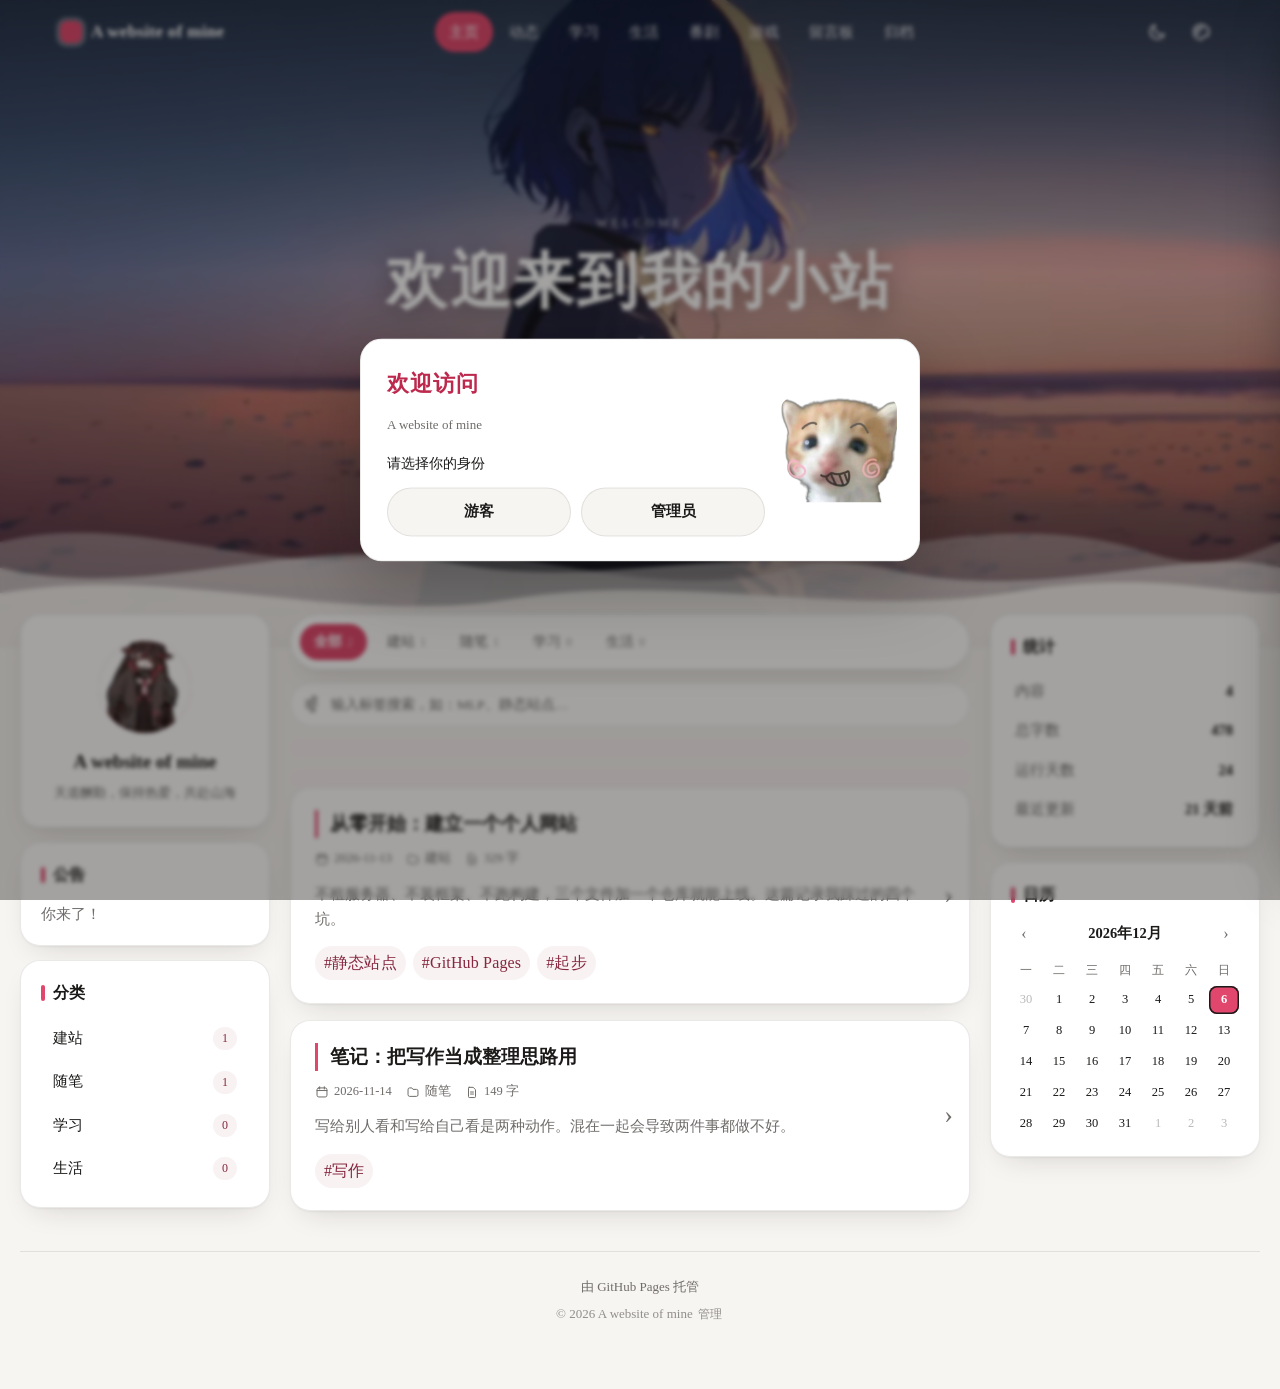
==== index.html @ 92aead10 "Add files via upload" ====
<!DOCTYPE html>
<html lang="zh-CN" data-theme="light" data-font="xingkai" data-texture="feather">
<head>
  <meta charset="UTF-8">
  <meta name="viewport" content="width=device-width, initial-scale=1">
  <title>我的小站</title>
  <meta name="description" content="记录、收藏，和一些喜欢的东西。">
  <link rel="stylesheet" href="css/style.css">
</head>
<body class="has-hero" data-view="home">

  <header class="topbar" id="topbar">
    <div class="topbar__inner">
      <a class="brand" href="#home">
        <span class="brand__mark" aria-hidden="true"></span>
        <span class="brand__name" id="brandName">我的小站</span>
      </a>
      <nav class="nav" aria-label="站内导航">
        <a href="#home" data-view="home">主页</a>
        <a href="#moments" data-view="moments">动态</a>
        <a href="#study" data-view="study">学习</a>
        <a href="#life" data-view="life">生活</a>
        <a href="#anime" data-view="anime">番剧</a>
        <a href="#game" data-view="game">游戏</a>
        <a href="#board" data-view="board">留言板</a>
        <a href="#" id="navArchive">归档</a>
      </nav>
      <div class="topbar__actions">
        <button class="iconbtn" id="themeBtn" type="button" aria-label="切换深浅色"></button>
        <button class="iconbtn" id="panelBtn" type="button" aria-label="主页主题设置" aria-expanded="false"></button>
      </div>
    </div>
  </header>

  <section class="hero">
    <!-- 首屏背景轮播：内容由 js/home.js 根据 posts.js 里的 SCENES 自动生成。
         要换图 = 改 posts.js 的 SCENES（可以放任意多张），不用动这里。 -->
    <div class="hero__slides" id="heroSlides" aria-hidden="true"></div>
    <div class="hero__veil" aria-hidden="true"></div>
    <div class="hero__inner">
      <p class="hero__eyebrow" id="heroEyebrow">WELCOME</p>
      <h1 class="hero__title" id="heroTitle">欢迎来到我的小站</h1>
      <p class="hero__sub"><span id="typed"></span><i class="caret" aria-hidden="true"></i></p>
    </div>
    <!-- 深色首屏与白色内容区的交界：三层同形波浪，横向无缝循环流动。
         关键：viewBox 宽 2400（= 视口宽的 2 倍），图形在 0~1200 内画完整一段，
             再把这一段复制平移到 1200~2400，于是首尾天然吻合；
             SVG 元素本身宽度只有 100%，靠 translate3d 走 -50%（正好一个周期）
             回到起点，因此永远看不到"闪现"。 -->
    <div class="hero__wave" aria-hidden="true">
      <!-- 每条 path：0~1200 画一段完整波形，然后把每个坐标 +1200 原样复制一遍，
           于是 0 和 2400 处的高度相同、形状连续，动画走 -50% 时首尾完美衔接 -->
      <svg class="wave wave--far" viewBox="0 0 2400 120" preserveAspectRatio="none">
        <path d="M0,44 C120,20 240,68 360,54 C480,40 600,86 720,66 C840,46 960,22 1080,52 C1140,66 1170,52 1200,44
                 C1320,20 1440,68 1560,54 C1680,40 1800,86 1920,66 C2040,46 2160,22 2280,52 C2340,66 2370,52 2400,44 L2400,120 L0,120 Z"/>
      </svg>
      <svg class="wave wave--mid" viewBox="0 0 2400 120" preserveAspectRatio="none">
        <path d="M0,62 C140,88 280,36 420,58 C560,80 700,40 840,64 C980,88 1120,44 1200,62
                 C1340,88 1480,36 1620,58 C1760,80 1900,40 2040,64 C2180,88 2320,44 2400,62 L2400,120 L0,120 Z"/>
      </svg>
      <svg class="wave wave--front" viewBox="0 0 2400 120" preserveAspectRatio="none">
        <path d="M0,80 C160,58 320,104 480,84 C640,64 800,100 960,78 C1080,64 1140,80 1200,80
                 C1360,58 1520,104 1680,84 C1840,64 2000,100 2160,78 C2280,64 2340,80 2400,80 L2400,120 L0,120 Z"/>
      </svg>
    </div>
  </section>

  <main class="wrap">
    <div class="layout">

      <!-- 左侧栏 -->
      <aside class="aside aside--left">
        <div class="card profile">
          <span class="profile__ava">
            <img src="images/avatar.jpg" alt="" onerror="this.remove()">
            <i id="avaLetter">Hi</i>
          </span>
          <b class="profile__name" id="sideName">我的小站</b>
          <p class="profile__motto" id="sideMotto"></p>
        </div>

        <div class="card">
          <div class="card__title">公告
            <button type="button" class="mini-btn admin-only" id="noticeEdit">编辑</button>
          </div>
          <p class="notice" id="noticeText"></p>
        </div>

        <div class="card">
          <div class="card__title">分类</div>
          <div class="catlist" id="catList"></div>
        </div>
      </aside>

      <!-- 中间内容 -->
      <div class="content">

        <section class="view" data-view="home">
          <nav class="pills" id="pills" aria-label="按分类筛选"></nav>
          <div class="tagbar">
            <span class="tagbar__ico" aria-hidden="true">
              <svg viewBox="0 0 20 20" fill="none" stroke="currentColor" stroke-width="1.6" stroke-linecap="round">
                <path d="M2.5 6.2h9.4a2.6 2.6 0 1 0-2.6-2.6"/>
                <path d="M2.5 10h13"/>
                <path d="M2.5 13.8h7.6a2.6 2.6 0 1 1-2.6 2.6"/>
              </svg>
            </span>
            <input id="tagSearch" list="tagList" placeholder="输入标签搜索，如：MLP、静态站点…" autocomplete="off">
            <datalist id="tagList"></datalist>
          </div>
          <div class="tagbanner" id="tagBanner" hidden></div>
          <div class="tagbanner" id="dateBanner" hidden></div>
          <div class="posts" id="posts" data-layout="list"></div>
        </section>

        <section class="view card viewcard" data-view="moments" hidden>
          <div class="card__title viewcard__head">动态
            <span class="viewcard__desc">随手记录的碎片</span>
            <button type="button" class="mini-btn admin-only" id="momentAdd">＋ 发布动态</button>
          </div>
          <div id="momentsBox"></div>
        </section>

        <section class="view" data-view="study" hidden>
          <div class="posts" data-list="study"></div>
        </section>

        <section class="view" data-view="life" hidden>
          <div class="posts" data-list="life"></div>
        </section>

        <section class="view card viewcard" data-view="anime" hidden>
          <div class="card__title viewcard__head">番剧
            <span class="viewcard__desc">我的追番清单</span>
          </div>
          <div class="mgrid" id="animeGrid"></div>
        </section>

        <section class="view card viewcard" data-view="game" hidden>
          <div class="card__title viewcard__head">游戏
            <span class="viewcard__desc">玩过的和想玩的</span>
          </div>
          <div class="mgrid" id="gameGrid"></div>
        </section>

        <section class="view card viewcard" data-view="board" hidden>
          <div class="card__title viewcard__head">留言板
            <span class="viewcard__desc">留下你的脚印</span>
          </div>
          <div id="boardBox"></div>
        </section>

      </div>

      <!-- 右侧栏 -->
      <aside class="aside aside--right">
        <div class="card">
          <div class="card__title">统计</div>
          <div class="stats">
            <div class="statrow"><span>内容</span><b id="statPosts">0</b></div>
            <div class="statrow"><span>总字数</span><b id="statWords">0</b></div>
            <div class="statrow"><span>运行天数</span><b id="statDays">0</b></div>
            <div class="statrow"><span>最近更新</span><b id="statUpdate">—</b></div>
          </div>
        </div>

        <div class="card">
          <div class="card__title">日历</div>
          <div class="cal">
            <div class="cal__head">
              <button type="button" class="cal__nav" id="calPrev" aria-label="上个月">‹</button>
              <b id="calTitle"></b>
              <button type="button" class="cal__nav" id="calNext" aria-label="下个月">›</button>
            </div>
            <div class="cal__grid" id="calGrid"></div>
          </div>
        </div>
      </aside>

    </div>

    <footer class="foot">
      <p id="footText"></p>
      <p class="foot__dim">
        © <span id="year"></span> <span id="footName"></span>
        <span id="footExtra"></span>
      </p>
    </footer>
  </main>

  <script src="js/posts.js"></script>
  <script src="js/theme.js"></script>
  <script src="js/admin.js"></script>
  <script src="js/editor.js"></script>
  <script src="js/cats.js"></script>
  <script src="js/home.js"></script>
  <script src="js/media.js"></script>
  <script src="js/moments.js"></script>
  <script src="js/board.js"></script>
  <script src="js/gate.js"></script>
  <script>
    // 留言板挂载：加一层保护，避免某个 js 没加载成功时整页后续脚本都停掉
    if (window.BlogBoard) {
      BlogBoard.mount(document.getElementById("boardBox"), "main", "留言板");
    }
  </script>

  <!-- 首屏轮播由 js/home.js 统一控制（图片在 js/posts.js 的 SCENES 里配置），
       不要在 HTML 里再写一份定时器，否则两套会互相抢类名、图片闪一下就没了。 -->

</body>
</html>
---- css/style.css ----
/* =========================================================
   style.css
   想改配色 → 看 :root 和 html[data-theme="dark"]
   想改字体 → 看 html[data-font=...]
   ========================================================= */

/* ---------- 1. 变量与基础 ---------- */
:root {
  --h: 345;
  --s: 72%;
  --l: 58%;
  --accent: hsl(var(--h) var(--s) var(--l));
  --accent-deep: hsl(var(--h) calc(var(--s) - 7%) calc(var(--l) - 13%));
  --accent-wash: hsl(var(--h) calc(var(--s) - 40%) 96%);
  --accent-ink: hsl(var(--h) calc(var(--s) - 17%) calc(var(--l) - 24%));


  --bg: #f7f5f2;
  --bg-elev: #ffffff;
  --text: #1b1a19;
  --text-dim: #6f6c69;
  --line: rgba(20, 15, 10, .09);
  --shadow: 0 1px 2px rgba(30, 20, 10, .05), 0 12px 30px -14px rgba(30, 20, 10, .18);

  --radius: 20px;
  --maxw: 1280px;
  --ease: cubic-bezier(.22, .61, .36, 1);
}

html[data-theme="dark"] {
  --accent: hsl(var(--h) var(--s) calc(var(--l) + 10%));
  --accent-deep: hsl(var(--h) calc(var(--s) - 5%) calc(var(--l) + 18%));
  --accent-wash: hsl(var(--h) calc(var(--s) - 45%) 18%);
  --accent-ink: hsl(var(--h) calc(var(--s) - 10%) calc(var(--l) + 22%));


  --bg: #131211;
  --bg-elev: #1d1c1b;
  --text: #f1efed;
  --text-dim: #a09d9a;
  --line: rgba(255, 255, 255, .1);
  --shadow: 0 1px 2px rgba(0, 0, 0, .5), 0 16px 36px -18px rgba(0, 0, 0, .8);
}

*, *::before, *::after { box-sizing: border-box; }

html { -webkit-text-size-adjust: 100%; scroll-behavior: smooth; }

body {
  margin: 0;
  font-size: 16px;
  line-height: 1.75;
  color: var(--text);
  background: var(--bg);
  overflow-x: hidden;
  transition: background .35s var(--ease), color .35s var(--ease);
}

/* 全站字体：默认行楷，面板里可换 */
html[data-font="xingkai"] body { font-family: "STXingkai", "华文行楷", "Xingkai SC", "KaiTi", "楷体", serif; }
html[data-font="kaiti"]   body { font-family: "KaiTi", "楷体", "Kaiti SC", "STKaiti", serif; }
html[data-font="songti"]  body { font-family: "SimSun", "宋体", "Songti SC", "NSimSun", serif; }
html[data-font="round"]   body { font-family: "YouYuan", "幼圆", "Yuanti SC", "Hiragino Maru Gothic ProN", sans-serif; }

a { color: inherit; text-decoration: none; }
button { font: inherit; color: inherit; border: 0; background: none; cursor: pointer; }
img { max-width: 100%; display: block; }

::selection { background: var(--accent); color: #fff; }

/* 轮播图片  容器填满父级区域 */
.hero__slides {
  position: absolute;
  top: 0;
  left: 0;
  width: 100%;
  height: 100%;
  overflow: hidden;
  z-index: 0; /* 确保图片在最底层 */
}

/* ---------- 2. 背景：点阵 + 飘落羽毛 ---------- */
body::before {
  content: "";
  position: fixed;
  inset: 0;
  z-index: 0;
  pointer-events: none;
}

html[data-texture="none"] body::before { display: none; }

html[data-texture="dots"] body::before {
  background-image: radial-gradient(var(--text) 1.1px, transparent 1.1px);
  background-size: 16px 16px;
  opacity: .07;
}

/* 羽毛：会动。DOM 由 theme.js 生成 */
.fx {
  position: fixed;
  inset: 0;
  z-index: 0;
  overflow: hidden;
  pointer-events: none;
}
html:not([data-texture="feather"]) .fx { display: none; }

.fx .f {
  position: absolute;
  top: -8vh;
  left: var(--x);
  animation: fall var(--dur) linear var(--delay) infinite;
}
.fx .f i {
  display: block;
  width: var(--s);
  height: calc(var(--s) * 1.55);
  background-color: var(--text);
  opacity: var(--o);
  -webkit-mask-size: contain;
  mask-size: contain;
  -webkit-mask-repeat: no-repeat;
  mask-repeat: no-repeat;
  animation: sway var(--sway) ease-in-out var(--sway-delay) infinite alternate;
}
@keyframes fall {
  to { transform: translate3d(var(--dx), 116vh, 0) rotate(300deg); }
}
@keyframes sway {
  from { transform: rotate(-26deg) translateX(-9px); }
  to   { transform: rotate(26deg) translateX(9px); }
}

/* ---------- 3. 顶栏与导航 ---------- */
.topbar {
  position: fixed;
  inset: 0 0 auto 0;
  z-index: 40;
  transition: background .3s var(--ease), box-shadow .3s var(--ease), backdrop-filter .3s;
}

.topbar__inner {
  max-width: 1200px;
  margin: 0 auto;
  padding: 12px 20px;
  display: flex;
  align-items: center;
  justify-content: space-between;
  gap: 14px;
}

.brand {
  display: inline-flex;
  align-items: center;
  gap: 9px;
  font-weight: 700;
  letter-spacing: .02em;
  white-space: nowrap;
}

.brand__mark {
  width: 22px;
  height: 22px;
  border-radius: 7px;
  background: var(--accent);
  box-shadow: 0 0 0 4px hsl(var(--h) 72% 58% / .18);
}

.brand__name { font-size: 17px; }

.nav { display: flex; align-items: center; gap: 2px; }

.nav a {
  padding: 7px 14px;
  border-radius: 999px;
  font-size: 15px;
  opacity: .85;
  white-space: nowrap;
  transition: background .2s, opacity .2s, color .2s;
}

.nav a:hover { background: hsl(var(--h) 60% 50% / .12); opacity: 1; }
.nav a.is-on { background: var(--accent); color: #fff; opacity: 1; }

.topbar__actions { display: flex; align-items: center; gap: 6px; }

.iconbtn {
  width: 38px;
  height: 38px;
  display: inline-grid;
  place-items: center;
  border-radius: 50%;
  color: inherit;
  transition: background .2s, transform .2s;
}

.iconbtn:hover { background: hsl(var(--h) 60% 50% / .14); transform: scale(1.06); }
.iconbtn svg { width: 20px; height: 20px; display: block; }

.has-hero .topbar { color: #fff; }
.has-hero .topbar .brand__mark { box-shadow: 0 0 0 4px rgba(255, 255, 255, .28); }
.has-hero .topbar.is-stuck,
.page--post .topbar {
  color: var(--text);
  background: var(--bg);
  background: color-mix(in srgb, var(--bg) 82%, transparent);
  backdrop-filter: saturate(160%) blur(14px);
  -webkit-backdrop-filter: saturate(160%) blur(14px);
  box-shadow: 0 1px 0 var(--line);
}

/* ---------- 4. 首屏横幅 ---------- */
.hero {
  position: relative;
  z-index: 1;
  min-height: 72vh;
  display: grid;
  place-items: center;
  overflow: hidden;
  isolation: isolate;
  transition: min-height .45s var(--ease);
}

/* 非主页区块：横幅收窄 */
body:not([data-view="home"]) .hero { min-height: 40vh; }

.hero__slides { position: absolute; inset: 0; z-index: -3; }

.hero__slide {
  position: absolute;
  inset: 0;
  opacity: 0;
  /* 只做淡入淡出：不加缩放/位移，画面保持静止 */
  transition: opacity 1.6s var(--ease);
}

.hero__slide.is-active {
  opacity: 1;
}

.scene--dusk {
  background:
    radial-gradient(46% 36% at 22% 20%, rgba(150, 172, 88, .9) 0%, transparent 60%),
    radial-gradient(38% 28% at 78% 24%, rgba(232, 174, 72, .95) 0%, transparent 64%),
    radial-gradient(66% 52% at 50% 96%, rgba(152, 70, 28, .85) 0%, transparent 72%),
    linear-gradient(180deg, #241a10 0%, #7a5222 46%, #cd913e 100%);
}

.scene--night {
  background:
    radial-gradient(30% 24% at 34% 18%, rgba(120, 216, 255, .55) 0%, transparent 62%),
    radial-gradient(24% 18% at 66% 32%, rgba(178, 140, 255, .45) 0%, transparent 66%),
    repeating-linear-gradient(102deg, rgba(160, 220, 255, .16) 0 1px, transparent 1px 46px),
    linear-gradient(180deg, #05071a 0%, #101a3c 52%, #1c2148 100%);
}

.scene--ember {
  background:
    radial-gradient(32% 26% at 51% 76%, rgba(255, 170, 70, .95) 0%, rgba(255, 92, 26, .5) 38%, transparent 70%),
    radial-gradient(60% 40% at 50% 100%, rgba(255, 120, 40, .3) 0%, transparent 72%),
    linear-gradient(180deg, #0b0d10 0%, #191a1e 58%, #2b2118 100%);
}

/* 自己的图片：放 images/banner.jpg，然后在 posts.js 里写 look:"photo" */
.scene--photo {
  background:
    url("../images/banner.jpg") center / cover no-repeat,
    linear-gradient(180deg, #10131c 0%, #1d2246 100%);
}

/* =========================================================
   首屏背景轮播：图片配置在 posts.js 的 SCENES 里
   （{ src: "images/bg1.jpg", sub: "文案" }），可放任意多张
   ========================================================= */
/* 图片屏：纯淡入淡出，图片本身固定不动（不缩放、不位移） */
.hero__slide--img {
  display: block;
  transform: none;
}

.hero__slide--img img {
  width: 100%;
  height: 100%;
  display: block;
  object-fit: cover;
  object-position: center;
  transform: none;
  animation: none;
}

.hero__veil {
  position: absolute;
  inset: 0;
  z-index: -2;
  /* 上下都压暗一些：浅色图片（如水墨风）上白色标题才看得清 */
  background: linear-gradient(180deg, rgba(0, 0, 0, .52) 0%, rgba(0, 0, 0, .12) 42%, rgba(0, 0, 0, .58) 100%);
}

.hero__veil::after {
  content: "";
  position: absolute;
  inset: 0;
  opacity: .18;
  mix-blend-mode: overlay;
  background-image: url("data:image/svg+xml,%3Csvg xmlns='http://www.w3.org/2000/svg' width='120' height='120'%3E%3Cfilter id='n'%3E%3CfeTurbulence type='fractalNoise' baseFrequency='.85' numOctaves='3'/%3E%3C/filter%3E%3Crect width='120' height='120' filter='url(%23n)'/%3E%3C/svg%3E");
}

.hero__inner {
  position: relative;
  z-index: 2;
  max-width: 900px;
  padding: 0 24px 70px;
  text-align: center;
  color: #fff;
}

.hero__eyebrow {
  margin: 0 0 12px;
  font-size: 12px;
  letter-spacing: .32em;
  text-transform: uppercase;
  opacity: .78;
}

.hero__title {
  margin: 0;
  font-size: clamp(2rem, 6.6vw, 3.8rem);
  line-height: 1.2;
  font-weight: 700;
  letter-spacing: .04em;
  text-shadow: 0 2px 30px rgba(0, 0, 0, .45);
}

.hero__sub {
  margin: 14px 0 0;
  min-height: 1.8em;
  font-size: clamp(.95rem, 2.6vw, 1.12rem);
  color: rgba(255, 255, 255, .92);
  text-shadow: 0 1px 18px rgba(0, 0, 0, .5);
}

.caret {
  display: inline-block;
  width: 2px;
  height: 1.05em;
  margin-left: 2px;
  vertical-align: -.14em;
  background: currentColor;
  animation: blink 1.05s steps(1) infinite;
}

@keyframes blink { 0%, 50% { opacity: 1; } 50.01%, 100% { opacity: 0; } }

/* 波浪分隔 */
.hero__wave {
  /* 到底部留 -2px：盖住 hero 与内容区之间的亚像素缝隙，避免露出一条细线 */
  position: absolute;
  inset: auto 0 -2px;
  z-index: 3;
  height: 170px;
  line-height: 0;
  pointer-events: none;
  /* 三层互相叠加时按各自透明度混合，不额外做隔离 */
  isolation: isolate;
}

/* 每层波浪一条 SVG：
   元素宽 200%，viewBox 2400 里画了「两段」相同的波形（各占 1200），
   拉伸后每段正好等于一个视口宽 → translate3d(-50%) 移动的距离
   恰好是一个波形周期，且元素始终覆盖整个屏幕 → 首尾无缝衔接。
   height 就是起伏幅度，想更夸张就调大。 */
.hero__wave .wave {
  position: absolute;
  bottom: 0;
  left: 0;
  width: 200%;
  height: 170px;
  display: block;
  will-change: transform;
}

/* 三层颜色统一用内容区底色（--bg），
   透明度：最上面一层最低 → 越往下越高，叠起来就是由深到浅的层次 */
.wave path {
  transition: fill .35s var(--ease);
  fill: var(--bg);
}

/* 最上层：透明度最低，颜色最"透"，能看到下面的首屏画面 */
.wave--far {
  opacity: .34;
  animation: wave-drift 30s linear infinite;
}

/* 中间层 */
.wave--mid {
  opacity: .55;
  animation: wave-drift 21s linear infinite reverse;
}

/* 最下层（紧挨内容区）：透明度最高，和内容区几乎连成一片 */
.wave--front {
  opacity: .88;
  animation: wave-drift 14s linear infinite;
}

@keyframes wave-drift {
  from { transform: translate3d(0, 0, 0); }
  to   { transform: translate3d(-50%, 0, 0); }
}

@media (max-width: 900px) {
  .hero__wave { height: 110px; }
  .hero__wave .wave { height: 110px; }
}

@media (prefers-reduced-motion: reduce) {
  .hero__wave .wave { animation: none; }
}

/* ---------- 5. 三栏布局 ---------- */
.wrap {
  position: relative;
  z-index: 1;
  max-width: var(--maxw);
  margin: 0 auto;
  padding: 0 20px 60px;
}

.wrap--narrow { max-width: 820px; }

.layout {
  display: grid;
  grid-template-columns: 250px minmax(0, 1fr) 270px;
  gap: 20px;
  align-items: start;
  margin-top: -34px;
}

.aside {
  position: sticky;
  top: 74px;
  display: grid;
  gap: 14px;
}

.content { min-width: 0; display: grid; gap: 16px; }

/* ---------- 6. 卡片基座 ---------- */
.card {
  padding: 18px 20px;
  background: var(--bg-elev);
  border: 1px solid var(--line);
  border-radius: var(--radius);
  box-shadow: var(--shadow);
}

.card__title {
  display: flex;
  align-items: center;
  gap: 8px;
  margin-bottom: 12px;
  font-size: 16px;
  font-weight: 700;
  letter-spacing: .03em;
}

.card__title::before {
  content: "";
  width: 4px;
  height: 16px;
  border-radius: 2px;
  background: var(--accent);
}

.mini-btn {
  margin-left: auto;
  padding: 3px 12px;
  font-size: 12.5px;
  border-radius: 999px;
  color: var(--accent-ink);
  background: var(--accent-wash);
  transition: filter .2s;
}
.mini-btn:hover { filter: brightness(.96); }

/* 管理模式专用元素默认隐藏 */
.admin-only { display: none !important; }
body.is-admin .admin-only { display: revert !important; }
body.is-admin .mini-btn.admin-only,
body.is-admin .mcard__ops.admin-only { display: flex !important; }

/* ---------- 7. 左侧栏 ---------- */
.profile { text-align: center; padding: 26px 20px 22px; }

.profile__ava {
  position: relative;
  display: inline-grid;
  place-items: center;
  width: 92px;
  height: 92px;
  border-radius: 50%;
  background: linear-gradient(135deg, hsl(var(--h) 72% 72%), hsl(var(--h) 60% 52%));
  color: #fff;
  font-size: 40px;
  overflow: hidden;
}
.profile__ava img { position: absolute; inset: 0; width: 100%; height: 100%; object-fit: cover; }
.profile__ava i { font-style: normal; }

.profile__name {
  display: block;
  margin-top: 12px;
  font-size: 19px;
}

.profile__motto { margin: 4px 0 0; font-size: 13px; color: var(--text-dim); }

.notice { margin: 0; font-size: 14.5px; color: var(--text-dim); line-height: 1.8; }

.catlist { display: grid; gap: 4px; }

.catrow {
  display: flex;
  align-items: center;
  justify-content: space-between;
  padding: 7px 12px;
  border-radius: 12px;
  font-size: 14.5px;
  transition: background .2s, color .2s;
}

.catrow:hover { background: var(--accent-wash); color: var(--accent-ink); }
.catrow b {
  min-width: 24px;
  text-align: center;
  font-size: 12px;
  font-weight: 500;
  padding: 1px 6px;
  border-radius: 999px;
  background: var(--accent-wash);
  color: var(--accent-ink);
}
.catrow:hover b { background: var(--bg-elev); }

/* ---------- 8. 右侧栏：统计 + 日历 ---------- */
.stats {
  display: grid;
  gap: 2px;
  /* 支持上下滚动，但外观不变：内容超高时才出现细滚动条 */
  max-height: 200px;
  overflow-y: auto;
  overscroll-behavior: contain;
  scrollbar-width: thin;
  scrollbar-color: hsl(var(--h) 40% 70% / .55) transparent;
  padding-right: 2px;
}
.stats::-webkit-scrollbar { width: 6px; }
.stats::-webkit-scrollbar-track { background: transparent; }
.stats::-webkit-scrollbar-thumb {
  background: hsl(var(--h) 40% 70% / .5);
  border-radius: 99px;
}
.stats::-webkit-scrollbar-thumb:hover { background: hsl(var(--h) 55% 62% / .7); }

.statrow {
  display: flex;
  align-items: center;
  justify-content: space-between;
  padding: 6px 4px;
  font-size: 14.5px;
  color: var(--text-dim);
}
.statrow b { font-weight: 600; color: var(--text); font-variant-numeric: tabular-nums; }

.cal__head {
  display: flex;
  align-items: center;
  justify-content: space-between;
  margin-bottom: 10px;
  font-size: 14.5px;
}

.cal__nav {
  width: 26px;
  height: 26px;
  border-radius: 8px;
  font-size: 16px;
  line-height: 1;
  color: var(--text-dim);
  transition: background .2s, color .2s;
}
.cal__nav:hover { background: var(--accent-wash); color: var(--accent-ink); }

.cal__grid {
  display: grid;
  grid-template-columns: repeat(7, 1fr);
  gap: 2px;
  text-align: center;
  font-size: 12.5px;
}

.cal__wd { color: var(--text-dim); font-size: 11.5px; padding: 3px 0; }

.cal__d {
  padding: 3px 0;
  border-radius: 8px;
  font-variant-numeric: tabular-nums;
}
.cal__d.is-out { opacity: .3; }
.cal__d.is-today {
  background: var(--accent);
  color: #fff;
  font-weight: 600;
}

/* ---------- 9. 分类胶囊 & 文章列表 ---------- */
.pills {
  position: relative;
  z-index: 3;
  margin-bottom: 2px;
  padding: 9px;
  display: flex;
  gap: 6px;
  overflow-x: auto;
  scrollbar-width: none;
  background: var(--bg-elev);
  border: 1px solid var(--line);
  border-radius: 999px;
  box-shadow: var(--shadow);
}

.pills::-webkit-scrollbar { display: none; }

.pill {
  flex: 0 0 auto;
  padding: 6px 14px;
  border-radius: 999px;
  font-size: 13.5px;
  color: var(--text-dim);
  white-space: nowrap;
  transition: background .2s, color .2s;
}

.pill:hover { background: var(--accent-wash); color: var(--accent-ink); }

.pill.is-on { background: var(--accent); color: #fff; font-weight: 600; }

.pill b { margin-left: 5px; font-weight: 500; opacity: .62; font-size: 12px; }
.pill--mini { padding: 2px 10px; font-size: 12px; }

.posts { display: grid; gap: 16px; }
.posts[data-layout="grid"] { grid-template-columns: 1fr 1fr; }

.post {
  display: block;
  position: relative;         /* 编辑角标的定位基准 */
  padding: 22px 24px;
  background: var(--bg-elev);
  border: 1px solid var(--line);
  border-radius: var(--radius);
  box-shadow: var(--shadow);
  transition: transform .28s var(--ease), box-shadow .28s var(--ease), border-color .28s;
}

.post:hover {
  transform: translateY(-4px);
  border-color: hsl(var(--h) 70% 62% / .45);
  box-shadow: 0 4px 10px hsl(var(--h) 40% 40% / .1), 0 22px 44px -20px hsl(var(--h) 40% 30% / .4);
}

.post__title {
  margin: 0 0 10px;
  padding-left: 12px;
  border-left: 3px solid var(--accent);
  font-size: 1.16rem;
  line-height: 1.5;
  font-weight: 700;
  transition: color .2s;
}

.post:hover .post__title { color: var(--accent-deep); }

.post__meta {
  display: flex;
  align-items: center;
  flex-wrap: wrap;
  gap: 14px;
  font-size: 12.5px;
  color: var(--text-dim);
}

.meta { display: inline-flex; align-items: center; gap: 5px; }
.meta svg { width: 14px; height: 14px; }

.post__excerpt {
  margin: 12px 0 0;
  font-size: 14.5px;
  line-height: 1.75;
  color: var(--text-dim);
  display: -webkit-box;
  -webkit-line-clamp: 2;
  -webkit-box-orient: vertical;
  overflow: hidden;
}

.post__tags { margin-top: 14px; display: flex; flex-wrap: wrap; gap: 7px; }

.tag {
  padding: 3px 9px;
  font-size: 11.5px;
  border-radius: 999px;
  color: var(--accent-ink);
  background: var(--accent-wash);
  letter-spacing: .01em;
  border: 0;
  font: inherit;
  cursor: pointer;
  transition: background .2s, color .2s, transform .2s;
}
.tag:hover {
  background: var(--accent);
  color: #fff;
  transform: translateY(-1px);
}

/* 卡片右侧的箭头（截图样式：点击或箭头直达内容） */
.post { padding-right: 52px; }
.post__arrow {
  position: absolute;
  right: 16px;
  top: 50%;
  transform: translateY(-50%);
  font-size: 26px;
  line-height: 1;
  color: var(--text-dim);
  transition: color .2s, transform .2s;
  pointer-events: none;
}
.post:hover .post__arrow {
  color: var(--accent);
  transform: translateY(-50%) translateX(3px);
}
.post__arrow--big { font-size: 34px; }

/* MLP 实验室特制卡片：描边高亮 */
.post--mlp {
  border-color: hsl(var(--h) 70% 62% / .55);
  background:
    linear-gradient(135deg, hsl(var(--h) 72% 60% / .08), transparent 55%),
    var(--bg-elev);
}
.post--mlp .post__title { border-left-color: var(--accent); }
.post--mlp .post__arrow {
  color: var(--accent);
  opacity: .85;
  animation: arrow-nudge 1.6s ease-in-out infinite;
}
@keyframes arrow-nudge {
  0%, 100% { transform: translateY(-50%) translateX(0); }
  50%      { transform: translateY(-50%) translateX(5px); }
}

/* 标签搜索栏 + 标签包横幅 */
.tagbar { margin: 12px 0 0; }
.tagbar input {
  width: 100%;
  padding: 10px 16px;
  border: 1px solid var(--line);
  border-radius: 999px;
  background: var(--bg-elev);
  color: var(--text);
  font: inherit;
  font-size: 13.5px;
  outline: none;
  transition: border-color .2s, box-shadow .2s;
}
.tagbar input:focus {
  border-color: var(--accent);
  box-shadow: 0 0 0 3px hsl(var(--h) 70% 60% / .15);
}
.tagbar input::placeholder { color: var(--text-dim); }

.tagbanner {
  display: flex;
  align-items: center;
  flex-wrap: wrap;
  gap: 8px 10px;
  margin: 12px 0 0;
  padding: 9px 14px;
  border-radius: 12px;
  font-size: 13.5px;
  color: var(--accent-ink);
  background: var(--accent-wash);
}
.tagbanner__label { font-weight: 600; letter-spacing: .02em; }
.tagbanner__chips { display: flex; flex-wrap: wrap; gap: 6px; }
.tagbanner__count { color: var(--text-dim); font-size: 12.5px; }

/* 已选标签 chip：鼠标悬停时右上角出现 × */
.tagchip {
  position: relative;
  display: inline-flex;
  align-items: center;
  padding: 2px 10px;
  border-radius: 999px;
  font-size: 12px;
  line-height: 1.7;
  color: #fff;
  background: var(--accent);
  white-space: nowrap;
}
.tagchip__x {
  position: absolute;
  top: -7px;
  right: -7px;
  width: 16px;
  height: 16px;
  display: grid;
  place-items: center;
  padding: 0;
  border-radius: 50%;
  font-size: 9px;
  line-height: 1;
  color: #fff;
  background: hsl(0 0% 22%);
  box-shadow: 0 1px 3px hsl(0 0% 0% / .3);
  opacity: 0;
  transform: scale(.75);
  pointer-events: none;
  transition: opacity .16s, transform .16s, background .16s;
  cursor: pointer;
}
.tagchip:hover .tagchip__x,
.tagchip__x:focus-visible {
  opacity: 1;
  transform: scale(1);
  pointer-events: auto;
}
.tagchip__x:hover { background: hsl(0 72% 52%); }
.tagchip__x.is-on { opacity: 1; transform: scale(1); pointer-events: auto; }
@media (hover: none) {
  .tagchip__x { opacity: 1; transform: scale(1); pointer-events: auto; }
}

.tagbanner__clear {
  margin-left: auto;
  padding: 3px 12px;
  font-size: 12px;
  border-radius: 999px;
  border: 1px solid hsl(var(--h) 60% 60% / .45);
  background: transparent;
  color: var(--accent-ink);
  cursor: pointer;
  transition: background .2s, color .2s, border-color .2s;
}
.tagbanner__clear:hover {
  background: var(--accent);
  border-color: var(--accent);
  color: #fff;
}

/* 清除标签的确认弹窗：约半个文章标题框大小，按钮在左右下角 */
.confirm {
  position: fixed;
  inset: 0;
  z-index: 300;
  display: grid;
  place-items: center;
  padding: 18px;
  background: hsl(0 0% 0% / .34);
  backdrop-filter: blur(2px);
  opacity: 0;
  transition: opacity .16s ease;
}
.confirm.is-in { opacity: 1; }
.confirm__box {
  width: min(330px, 92vw);
  padding: 16px 16px 12px;
  border-radius: 14px;
  background: var(--bg-elev);
  border: 1px solid var(--line);
  box-shadow: 0 18px 46px hsl(0 0% 0% / .26);
  transform: translateY(6px) scale(.98);
  transition: transform .18s ease;
}
.confirm.is-in .confirm__box { transform: none; }
.confirm__text {
  margin: 2px 2px 14px;
  font-size: 14px;
  line-height: 1.6;
  color: var(--text);
}
.confirm__ops {
  display: flex;
  align-items: center;
  justify-content: space-between;
}
.confirm__btn {
  min-width: 62px;
  padding: 6px 16px;
  border-radius: 999px;
  border: 1px solid var(--line);
  background: var(--bg);
  color: var(--text-dim);
  font: inherit;
  font-size: 13px;
  cursor: pointer;
  transition: background .2s, color .2s, border-color .2s;
}
.confirm__btn:hover { border-color: var(--accent); color: var(--accent-ink); }
.confirm__btn--yes {
  margin-left: auto;
  background: var(--accent);
  border-color: var(--accent);
  color: #fff;
}
.confirm__btn--yes:hover { color: #fff; filter: brightness(1.06); }

/* 文章页附件画廊 */
.article__media {
  display: grid;
  grid-template-columns: repeat(2, 1fr);
  gap: 10px;
  margin: 18px 0 4px;
}
.article__media img,
.article__media video {
  width: 100%;
  border-radius: 12px;
  border: 1px solid var(--line);
  display: block;
}
.article__media img { cursor: zoom-in; }
@media (max-width: 700px) {
  .article__media { grid-template-columns: 1fr; }
}

/* 编辑器里的附件区 */
.postmedia:empty { display: none; }

.posts.is-filtering .post { animation: rise .4s var(--ease) both; }

@keyframes rise {
  from { opacity: 0; transform: translateY(10px); }
  to   { opacity: 1; transform: none; }
}

.empty { padding: 40px 0; text-align: center; color: var(--text-dim); font-size: 14px; margin: 0; }

/* ---------- 10. 番剧 / 游戏卡片 ---------- */
.viewcard { padding: 20px 22px; }

.viewcard__head { margin-bottom: 16px; }
.viewcard__desc { font-size: 13px; font-weight: 400; color: var(--text-dim); }

.mgrid {
  display: grid;
  grid-template-columns: repeat(auto-fill, minmax(150px, 1fr));
  gap: 14px;
}

.mcard { position: relative; display: grid; gap: 7px; align-content: start; }

.mcard__cover {
  position: relative;
  width: 100%;
  aspect-ratio: 3 / 4;
  border-radius: 14px;
  overflow: hidden;
  background: var(--accent-wash);
  display: grid;
  place-items: center;
  transition: transform .25s var(--ease), box-shadow .25s;
}

.mcard__cover:hover { transform: translateY(-4px) scale(1.02); box-shadow: 0 16px 30px -14px rgba(0, 0, 0, .45); }

.mcard__img { position: absolute; inset: 0; width: 100%; height: 100%; object-fit: cover; }

.mcard__ph { font-size: 42px; color: var(--accent); opacity: .75; }

.mcard__rating {
  position: absolute;
  top: 8px;
  right: 8px;
  padding: 2px 9px;
  border-radius: 999px;
  font-size: 12px;
  font-weight: 600;
  color: #fff;
  background: rgba(15, 12, 10, .62);
  backdrop-filter: blur(4px);
}

.mcard__title {
  margin: 0;
  padding: 0 2px;
  font-size: 14.5px;
  line-height: 1.45;
  font-weight: 600;
  overflow: hidden;
  text-overflow: ellipsis;
  white-space: nowrap;
}

.mcard .pill--mini { justify-self: start; }

.mcard__desc {
  margin: 0;
  padding: 0 2px;
  font-size: 12.5px;
  line-height: 1.6;
  color: var(--text-dim);
  display: -webkit-box;
  -webkit-line-clamp: 2;
  -webkit-box-orient: vertical;
  overflow: hidden;
}

/* 删除按钮：封面左下角，平时隐藏，鼠标移到卡片上才出现 */
.mcard__ops {
  position: absolute;
  right: 8px;
  bottom: 8px;
  gap: 6px;
  z-index: 3;
  opacity: 0;
  pointer-events: none;
  transition: opacity .2s;
}
.mcard:hover .mcard__ops,
.mcard__ops:focus-within {
  opacity: 1;
  pointer-events: auto;
}

.mcard__ops button {
  padding: 2px 10px;
  font-size: 12px;
  border-radius: 999px;
  color: #fff;
  background: rgba(15, 12, 10, .62);
  backdrop-filter: blur(4px);
  cursor: pointer;
  transition: background .2s;
}

.mcard__ops button:hover { background: #c0392b; }

/* ---------- 11. 留言板 ---------- */
.board__form { display: grid; gap: 10px; margin-bottom: 18px; }

.board__name,
.board__input,
.msg__replybox input {
  width: 100%;
  padding: 10px 14px;
  border-radius: 12px;
  border: 1px solid var(--line);
  background: var(--bg);
  color: var(--text);
  font: inherit;
  font-size: 14.5px;
  outline: none;
  transition: border-color .2s, box-shadow .2s;
}

.board__name:focus,
.board__input:focus,
.msg__replybox input:focus {
  border-color: var(--accent);
  box-shadow: 0 0 0 3px hsl(var(--h) 72% 58% / .15);
}

.board__ops { display: flex; align-items: center; justify-content: space-between; gap: 10px; }

.board__hint { font-size: 12px; color: var(--text-dim); }

.board__send {
  padding: 7px 22px;
  border-radius: 999px;
  font-size: 14px;
  color: #fff;
  background: var(--accent);
  transition: filter .2s, transform .2s;
}
.board__send:hover { filter: brightness(1.08); transform: translateY(-1px); }

.board__list { display: grid; gap: 12px; }

.msg {
  display: flex;
  gap: 12px;
  padding: 14px 16px;
  border-radius: 16px;
  border: 1px solid var(--line);
  background: var(--bg);
}

.msg__ava {
  flex: 0 0 auto;
  width: 38px;
  height: 38px;
  border-radius: 50%;
  display: grid;
  place-items: center;
  font-size: 17px;
  color: #fff;
  background: linear-gradient(135deg, hsl(var(--h) 72% 72%), hsl(var(--h) 60% 52%));
}

.msg__body { min-width: 0; flex: 1; }

.msg__head {
  display: flex;
  align-items: baseline;
  gap: 10px;
  font-size: 14px;
}
.msg__head time { font-size: 11.5px; color: var(--text-dim); }

.msg__text { margin: 5px 0 8px; font-size: 14.5px; line-height: 1.7; overflow-wrap: anywhere; }

.msg__ops { display: flex; gap: 14px; }

.msg__ops button {
  font-size: 12.5px;
  color: var(--text-dim);
  transition: color .2s;
}
.msg__ops button:hover { color: var(--accent-deep); }
.msg__ops button.is-liked { color: var(--accent); }
.msg__ops i { font-style: normal; }

.msg__replies {
  margin-top: 10px;
  padding: 8px 12px;
  border-radius: 12px;
  background: var(--accent-wash);
  display: grid;
  gap: 6px;
}

.reply { font-size: 13px; display: flex; gap: 8px; align-items: baseline; flex-wrap: wrap; }
.reply b { color: var(--accent-ink); font-size: 12.5px; }
.reply time { margin-left: auto; font-size: 11px; color: var(--text-dim); }

.msg__replybox { display: flex; gap: 8px; margin-top: 10px; }
.msg__replybox[hidden] { display: none; }
.msg__replybox button {
  padding: 0 16px;
  border-radius: 10px;
  font-size: 13px;
  background: var(--accent-wash);
  color: var(--accent-ink);
}

.board-wrap { margin-top: 34px; }

/* ---------- 12. 视频弹层 & 管理表单 & 提示 ---------- */
.player {
  position: fixed;
  inset: 0;
  z-index: 90;
  display: grid;
  place-items: center;
  padding: 20px;
  background: rgba(10, 8, 6, .62);
  backdrop-filter: blur(4px);
  opacity: 0;
  transition: opacity .25s var(--ease);
}
.player.is-in { opacity: 1; }

.player__box {
  position: relative;
  width: min(880px, 94vw);
  aspect-ratio: 16 / 9;
  border-radius: 16px;
  overflow: hidden;
  background: #000;
  box-shadow: 0 30px 80px -20px rgba(0, 0, 0, .7);
}
.player__box iframe,
.player__box video { width: 100%; height: 100%; border: 0; display: block; }

.player__x {
  position: absolute;
  top: 8px;
  right: 8px;
  z-index: 2;
  color: #fff;
  background: rgba(15, 12, 10, .55);
}

/* 管理表单复用弹层，比例改自动 */
.player.form .player__box {
  aspect-ratio: auto;
  width: min(430px, 94vw);
  background: var(--bg-elev);
  color: var(--text);
  padding: 22px 22px 18px;
  border: 1px solid var(--line);
}

.form__title { margin: 0 0 14px; font-size: 17px; }

.form__row {
  display: grid;
  gap: 5px;
  margin-bottom: 11px;
  font-size: 13px;
  color: var(--text-dim);
}

.form__row input {
  padding: 9px 12px;
  border-radius: 10px;
  border: 1px solid var(--line);
  background: var(--bg);
  color: var(--text);
  font: inherit;
  font-size: 14px;
  outline: none;
}
.form__row input:focus { border-color: var(--accent); }

.form__ops { display: flex; gap: 10px; margin-top: 16px; }
.form__ops button {
  flex: 1;
  padding: 9px 0;
  border-radius: 12px;
  font-size: 14px;
}
.form__ops [data-ok] { background: var(--accent); color: #fff; }
.form__ops [data-cancel] { background: var(--accent-wash); color: var(--accent-ink); }

.toast {
  position: fixed;
  left: 50%;
  bottom: 34px;
  z-index: 100;
  transform: translate(-50%, 16px);
  padding: 10px 20px;
  border-radius: 999px;
  font-size: 13.5px;
  color: #fff;
  background: rgba(20, 16, 14, .88);
  backdrop-filter: blur(6px);
  box-shadow: 0 10px 30px -10px rgba(0, 0, 0, .5);
  opacity: 0;
  transition: opacity .25s var(--ease), transform .25s var(--ease);
  pointer-events: none;
}
.toast.is-in { opacity: 1; transform: translate(-50%, 0); }

/* ---------- 13. 页脚 ---------- */
.foot {
  margin-top: 40px;
  padding-top: 20px;
  border-top: 1px solid var(--line);
  font-size: 13px;
  color: var(--text-dim);
  text-align: center;
}

.foot p { margin: 4px 0; }
.foot__dim { opacity: .75; }

.foot__link {
  font-size: 12px;
  color: var(--text-dim);
  padding: 0 2px;
}
.foot__link:hover { color: var(--accent-deep); }
.foot__sep { margin: 0 6px; opacity: .5; }

/* ---------- 14. 文章页 ---------- */
.progress {
  position: fixed;
  top: 0;
  left: 0;
  z-index: 70;
  height: 3px;
  width: 0;
  background: var(--accent);
  transition: width .1s linear;
}

.page--post { padding-top: 62px; }

.article { padding-top: 30px; }

.article__loading { color: var(--text-dim); font-size: 14px; }

.article__head {
  padding: 22px 24px 20px;
  background: var(--bg-elev);
  border: 1px solid var(--line);
  border-radius: var(--radius);
  box-shadow: var(--shadow);
}

.article__title {
  margin: 0 0 14px;
  padding-left: 12px;
  border-left: 4px solid var(--accent);
  font-size: clamp(1.5rem, 4.6vw, 2rem);
  line-height: 1.4;
  font-weight: 700;
}

.article__meta {
  display: flex;
  flex-wrap: wrap;
  gap: 14px;
  font-size: 13px;
  color: var(--text-dim);
}

.prose {
  margin-top: 18px;
  padding: 8px 26px 20px;
  background: var(--bg-elev);
  border: 1px solid var(--line);
  border-radius: var(--radius);
  box-shadow: var(--shadow);
  font-size: 16.5px;
  line-height: 2;
}

.prose p { margin: 18px 0; }

.prose h2 {
  margin: 36px 0 12px;
  font-size: 1.24rem;
  font-weight: 700;
}

.prose h2::before {
  content: "";
  display: inline-block;
  width: 4px;
  height: 15px;
  margin-right: 10px;
  vertical-align: -2px;
  border-radius: 2px;
  background: var(--accent);
}

.prose ul { margin: 16px 0; padding-left: 22px; }
.prose li { margin: 8px 0; }

.prose code {
  padding: 2px 6px;
  border-radius: 6px;
  font-size: .85em;
  font-family: ui-monospace, SFMono-Regular, Consolas, monospace;
  background: var(--accent-wash);
  color: var(--accent-ink);
}

.prose pre {
  margin: 20px 0;
  padding: 15px 18px;
  overflow-x: auto;
  border-radius: 14px;
  background: var(--accent-wash);
  border: 1px solid var(--line);
}

.prose pre code { padding: 0; background: none; color: var(--text); font-size: 13.5px; line-height: 1.7; }

.prose strong { color: var(--accent-deep); }

.backlink { margin: 26px 0 0; font-size: 14px; color: var(--text-dim); }
.backlink a:hover { color: var(--accent-deep); }

.page--post .foot { border-top: 0; margin-top: 10px; }

/* ---------- 15. 设置面板 ---------- */
.scrim {
  position: fixed;
  inset: 0;
  z-index: 50;
  background: rgba(15, 12, 10, .38);
  backdrop-filter: blur(2px);
  opacity: 0;
  pointer-events: none;
  transition: opacity .3s var(--ease);
}
.scrim.is-open { opacity: 1; pointer-events: auto; }

.panel {
  position: fixed;
  z-index: 60;
  top: 0;
  right: 0;
  height: 100%;
  width: min(380px, 92vw);
  padding: 22px 22px 32px;
  overflow-y: auto;
  background: var(--bg-elev);
  border-left: 1px solid var(--line);
  box-shadow: -20px 0 60px -30px rgba(0, 0, 0, .45);
  transform: translateX(102%);
  transition: transform .38s var(--ease);
}

.panel.is-open { transform: none; }

.panel__head {
  display: flex;
  align-items: center;
  justify-content: space-between;
  margin-bottom: 22px;
}

.panel__head h2 { margin: 0; font-size: 16px; font-weight: 700; letter-spacing: .04em; }

.panel__head h2::before {
  content: "";
  display: inline-block;
  width: 3px;
  height: 14px;
  margin-right: 9px;
  vertical-align: -2px;
  border-radius: 2px;
  background: var(--accent);
}

.field { margin-bottom: 22px; }

.field__label {
  display: flex;
  align-items: center;
  justify-content: space-between;
  margin-bottom: 11px;
  font-size: 13px;
  color: var(--text-dim);
}
.field__label b { color: var(--text); font-variant-numeric: tabular-nums; }

input[type="range"] {
  -webkit-appearance: none;
  appearance: none;
  width: 100%;
  height: 12px;
  border-radius: 999px;
  background: linear-gradient(90deg,
    hsl(0 72% 58%), hsl(60 72% 58%), hsl(120 72% 58%),
    hsl(180 72% 58%), hsl(240 72% 58%), hsl(300 72% 58%), hsl(360 72% 58%));
  outline: none;
}

input[type="range"]::-webkit-slider-thumb {
  -webkit-appearance: none;
  width: 18px;
  height: 18px;
  border-radius: 50%;
  background: #fff;
  border: 2px solid hsl(var(--h) 72% 52%);
  box-shadow: 0 2px 8px rgba(0, 0, 0, .28);
  cursor: pointer;
}

input[type="range"]::-moz-range-thumb {
  width: 16px;
  height: 16px;
  border-radius: 50%;
  background: #fff;
  border: 2px solid hsl(var(--h) 72% 52%);
  cursor: pointer;
}

.swatches { display: flex; gap: 9px; margin-top: 14px; }

.swatch {
  width: 24px;
  height: 24px;
  border-radius: 50%;
  border: 2px solid transparent;
  transition: transform .18s, border-color .18s;
}
.swatch:hover { transform: scale(1.14); }
.swatch.is-on { border-color: var(--text); }

.seg {
  display: flex;
  padding: 4px;
  gap: 4px;
  border-radius: 999px;
  background: var(--accent-wash);
}

.seg button {
  flex: 1;
  padding: 8px 0;
  border-radius: 999px;
  font-size: 13px;
  color: var(--text-dim);
  white-space: nowrap;
  transition: background .2s, color .2s;
}

.seg button.is-on {
  background: var(--bg-elev);
  color: var(--accent-ink);
  font-weight: 600;
  box-shadow: 0 1px 4px rgba(0, 0, 0, .12);
}

.textures { display: grid; grid-template-columns: repeat(3, 1fr); gap: 9px; }

.textures button {
  padding: 12px 6px;
  border-radius: 14px;
  font-size: 12.5px;
  color: var(--text-dim);
  border: 1px solid var(--line);
  transition: border-color .2s, color .2s, background .2s;
}

.textures button:hover { border-color: hsl(var(--h) 60% 60% / .5); }

.textures button.is-on {
  color: var(--accent-ink);
  border-color: var(--accent);
  background: var(--accent-wash);
  font-weight: 600;
}

.reset {
  width: 100%;
  margin-top: 6px;
  padding: 11px 0;
  border-radius: 12px;
  font-size: 13px;
  color: var(--text-dim);
  border: 1px dashed var(--line);
  transition: color .2s, border-color .2s;
}
.reset:hover { color: var(--accent-ink); border-color: var(--accent); }

/* ---------- 16. 响应式 ---------- */
@media (max-width: 1180px) {
  .layout { grid-template-columns: 240px minmax(0, 1fr); }
  .aside--right { display: none; }
}

@media (max-width: 900px) {
  .hero { min-height: 62vh; }
  body:not([data-view="home"]) .hero { min-height: 34vh; }
  .hero__inner { padding-bottom: 56px; }
  .hero__wave svg { height: 48px; }

  .layout { grid-template-columns: 1fr; margin-top: -26px; }
  .aside { position: static; }

  .nav a { padding: 7px 9px; font-size: 14px; }

  .posts[data-layout="grid"] { grid-template-columns: 1fr; }

  .mgrid { grid-template-columns: repeat(auto-fill, minmax(126px, 1fr)); }

  .panel {
    top: auto;
    bottom: 0;
    right: 0;
    left: 0;
    width: 100%;
    height: auto;
    max-height: 86vh;
    border-left: 0;
    border-top: 1px solid var(--line);
    border-radius: 24px 24px 0 0;
    transform: translateY(102%);
  }
  .panel.is-open { transform: none; }
}

@media (max-width: 560px) {
  .topbar__inner { padding: 10px 12px; }
  .brand__name { display: none; }
  .nav { overflow-x: auto; scrollbar-width: none; }
  .nav::-webkit-scrollbar { display: none; }
  .prose { padding: 4px 18px 14px; }
}

@media (prefers-reduced-motion: reduce) {
  * { animation-duration: .01ms !important; animation-iteration-count: 1 !important; transition-duration: .01ms !important; }
  html { scroll-behavior: auto; }
}

/* ---------- 17. 动态区块 ---------- */
.moment {
  padding: 16px 18px;
  border: 1px solid var(--line);
  border-radius: 16px;
  background: var(--bg);
  display: grid;
  gap: 10px;
}
.moment + .moment { margin-top: 12px; }
.moment.is-pinned { border-color: hsl(var(--h) 70% 62% / .5); }

.moment__head { display: flex; align-items: center; gap: 10px; }

.moment__ava {
  flex: 0 0 auto;
  width: 40px;
  height: 40px;
  border-radius: 50%;
  display: grid;
  place-items: center;
  font-size: 18px;
  color: #fff;
  background: linear-gradient(135deg, hsl(var(--h) 72% 72%), hsl(var(--h) 60% 52%));
}

.moment__who { min-width: 0; display: grid; line-height: 1.4; }
.moment__who b { font-size: 14.5px; display: flex; align-items: center; gap: 6px; }

.moment__badge {
  font-style: normal;
  font-size: 10.5px;
  padding: 1px 7px;
  border-radius: 999px;
  color: var(--accent-ink);
  background: var(--accent-wash);
}

.moment__time { font-size: 11.5px; color: var(--text-dim); }

.moment__pin {
  margin-left: auto;
  flex: 0 0 auto;
  font-size: 11px;
  padding: 2px 9px;
  border-radius: 999px;
  color: #fff;
  background: var(--accent);
}
.moment__pin--dim { background: var(--text-dim); }

.moment__text { margin: 0; font-size: 15px; line-height: 1.8; overflow-wrap: anywhere; }

.moment__media { display: grid; grid-template-columns: repeat(2, 1fr); gap: 6px; }
.moment__media.is-one { grid-template-columns: 1fr; }

.moment__img {
  width: 100%;
  aspect-ratio: 1 / 1;
  object-fit: cover;
  border-radius: 10px;
  cursor: zoom-in;
}
.moment__media.is-one .moment__img { aspect-ratio: auto; max-height: 420px; }

.moment__video {
  width: 100%;
  border-radius: 10px;
  background: #000;
  max-height: 460px;
}

.moment__ops { display: flex; align-items: center; gap: 16px; }

.moment__ops button {
  font-size: 13px;
  color: var(--text-dim);
  transition: color .2s;
}
.moment__ops button:hover { color: var(--accent-deep); }
.moment__ops button.is-voted { color: var(--accent); font-weight: 600; }
.moment__ops i { font-style: normal; }
.moment__spacer { flex: 1; }

.moment__cmts { display: grid; gap: 8px; }

.moment__cmtlist {
  padding: 10px 12px;
  border-radius: 12px;
  background: var(--accent-wash);
  display: grid;
  gap: 6px;
}

.moment__cmt { font-size: 13px; display: flex; gap: 8px; align-items: baseline; flex-wrap: wrap; }
.moment__cmt b { color: var(--accent-ink); font-size: 12.5px; }
.moment__cmt time { margin-left: auto; font-size: 11px; color: var(--text-dim); }

.moment__cmtform { display: flex; gap: 8px; }
.moment__cmtform input {
  flex: 1;
  padding: 8px 12px;
  border-radius: 10px;
  border: 1px solid var(--line);
  background: var(--bg-elev);
  color: var(--text);
  font: inherit;
  font-size: 13.5px;
  outline: none;
}
.moment__cmtform input:focus { border-color: var(--accent); }
.moment__cmtform button {
  padding: 0 16px;
  border-radius: 10px;
  font-size: 13px;
  background: var(--accent-wash);
  color: var(--accent-ink);
}

/* 编辑器 */
.moment__ta {
  width: 100%;
  padding: 10px 12px;
  border-radius: 10px;
  border: 1px solid var(--line);
  background: var(--bg);
  color: var(--text);
  font: inherit;
  font-size: 14.5px;
  resize: vertical;
  outline: none;
}
.moment__ta:focus { border-color: var(--accent); }

.moment__medialist { display: flex; flex-wrap: wrap; gap: 8px; }
.moment__medialist:empty { display: none; }

.moment__mitem {
  position: relative;
  width: 72px;
  height: 72px;
  border-radius: 10px;
  overflow: hidden;
  border: 1px solid var(--line);
}
.moment__mitem img { width: 100%; height: 100%; object-fit: cover; }
.moment__mthumb {
  display: grid;
  place-items: center;
  width: 100%;
  height: 100%;
  font-size: 12px;
  background: var(--accent-wash);
  color: var(--accent-ink);
}
.moment__mitem button {
  position: absolute;
  top: 2px;
  right: 2px;
  width: 20px;
  height: 20px;
  border-radius: 50%;
  font-size: 11px;
  line-height: 1;
  color: #fff;
  background: rgba(15, 12, 10, .65);
}

.moment__addrow { display: flex; gap: 8px; align-items: center; }
.moment__addrow .mini-btn { flex: 0 0 auto; cursor: pointer; }

.moment__url {
  flex: 1;
  min-width: 0;
  padding: 7px 10px;
  border-radius: 10px;
  border: 1px solid var(--line);
  background: var(--bg);
  color: var(--text);
  font-size: 13px;
  outline: none;
}
.moment__url:focus { border-color: var(--accent); }

.moment__tip { margin: 8px 0 0; font-size: 11.5px; color: var(--text-dim); line-height: 1.6; }

.form__box--wide { width: min(520px, 94vw); max-height: 90vh; overflow-y: auto; }

/* ---------- 18. 「＋ 点击添加内容」占位卡 ---------- */
.addcard {
  display: flex;
  align-items: center;
  justify-content: center;
  gap: 6px;
  width: 100%;
  min-height: 92px;
  padding: 18px;
  border: 1px dashed hsl(var(--h) 40% 55% / .45);
  border-radius: 16px;
  background: transparent;
  color: var(--text-dim);
  font-size: 14px;
  cursor: pointer;
  transition: border-color .2s, color .2s, background .2s;
}
.addcard:hover {
  border-color: var(--accent);
  color: var(--accent-deep);
  background: var(--accent-wash);
}
.addcard + .addcard,
.moment + .addcard,
.mcard + .addcard,
.postcard + .addcard,
.post + .addcard { margin-top: 12px; }

/* 网格布局（番剧/游戏）里占位卡与封面同高 */
.mgrid > .addcard { min-height: 0; aspect-ratio: 2 / 3; }
.mgrid > .addcard { min-height: 180px; aspect-ratio: auto; }

/* ---------- 19. 欢迎弹窗 ---------- */
.gate {
  position: fixed;
  z-index: 61;                    /* 盖在 .scrim(50) 之上 */
  top: 50%;
  left: 50%;
  transform: translate(-50%, -50%);
  width: min(560px, 92vw);
  max-height: 92vh;
  overflow-y: auto;
  display: grid;
  grid-template-columns: 1fr auto;        /* 左字右图 */
  align-items: center;
  gap: 16px;
  border: 1px solid var(--line);
  border-radius: 22px;
  background: var(--bg-elev);
  box-shadow: 0 24px 70px rgba(15, 12, 10, .28);
  animation: gate-in .42s var(--ease) both;
}

@keyframes gate-in {
  from { opacity: 0; transform: translate(-50%, -46%) scale(.97); }
  to   { opacity: 1; transform: translate(-50%, -50%) scale(1); }
}

/* 右侧小图：完整显示、不裁切 */
.gate__img {
  width: 116px;
  height: auto;
  max-height: 140px;
  object-fit: contain;
  margin-right: 22px;
  border-radius: 12px;
  justify-self: end;
}

.gate__body { padding: 26px 0 24px 26px; display: grid; align-content: start; gap: 10px; }

.gate__title {
  margin: 0;
  font-size: 22px;
  letter-spacing: .04em;
  color: var(--accent-deep);
}

.gate__sub { margin: 0; font-size: 13px; color: var(--text-dim); }

.gate__step { display: grid; gap: 10px; margin-top: 6px; }
.gate__step[hidden] { display: none; }

.gate__ask { margin: 0; font-size: 14px; }

.gate__roles { display: grid; grid-template-columns: 1fr 1fr; gap: 10px; }

.gate__role {
  display: grid;
  place-items: center;
  padding: 11px 12px;
  border: 1px solid var(--line);
  border-radius: 999px;
  background: var(--bg);
  color: var(--text);
  text-align: center;
  cursor: pointer;
  transition: border-color .2s, background .2s, color .2s;
}
.gate__role:hover {
  border-color: var(--accent);
  background: var(--accent-wash);
  color: var(--accent-deep);
}
.gate__role b { font-size: 14.5px; font-weight: 600; }

.gate__input {
  width: 100%;
  padding: 10px 12px;
  border: 1px solid var(--line);
  border-radius: 10px;
  background: var(--bg);
  color: var(--text);
  font: inherit;
  font-size: 14.5px;
  outline: none;
}
.gate__input:focus { border-color: var(--accent); }

.gate__ops { display: flex; align-items: center; gap: 10px; }

.gate__btn {
  padding: 9px 22px;
  border-radius: 999px;
  font-size: 14px;
  color: #fff;
  background: var(--accent);
  cursor: pointer;
  transition: filter .2s;
}
.gate__btn:hover { filter: brightness(1.06); }

.gate__link {
  font-size: 13px;
  color: var(--text-dim);
  cursor: pointer;
  text-decoration: underline;
  text-underline-offset: 3px;
}
.gate__link:hover { color: var(--accent-deep); }

.gate__back {
  justify-self: start;
  margin-top: 2px;
  font-size: 12.5px;
  color: var(--text-dim);
  cursor: pointer;
}
.gate__back:hover { color: var(--accent-deep); }

/* 密码错误抖动 */
.is-shake { animation: shake .4s; }
@keyframes shake {
  0%, 100% { transform: translateX(0); }
  20% { transform: translateX(-7px); }
  40% { transform: translateX(6px); }
  60% { transform: translateX(-4px); }
  80% { transform: translateX(3px); }
}

/* 窄屏：字在上、图在下，图仍然完整显示 */
@media (max-width: 620px) {
  .gate {
    grid-template-columns: 1fr;
    left: 4vw;
    right: 4vw;
    width: auto;
    transform: none;
    animation-name: gate-in-m;
    gap: 0;
  }
  .gate__body { padding: 20px 20px 4px; }
  .gate__img {
    width: 96px;
    max-height: 120px;
    margin: 8px 20px 18px auto;
  }
}

@keyframes gate-in-m {
  from { opacity: 0; transform: translateY(-46%) scale(.97); }
  to   { opacity: 1; transform: translateY(-50%) scale(1); }
}

/* ---------- 20. 编辑已有内容 ---------- */

/* 文章卡片右上角的「编辑」角标（仅管理员可见） */
.post__edit {
  position: absolute;
  top: 12px;
  right: 12px;
  z-index: 2;
  padding: 3px 10px;
  font-size: 12px;
  line-height: 1.6;
  border-radius: 999px;
  color: var(--accent-ink);
  background: var(--accent-wash);
  cursor: pointer;
  opacity: 0;
  transition: opacity .2s, background .2s;
}
.post:hover .post__edit,
.post__edit:focus-visible { opacity: 1; }
.post__edit:hover { background: var(--accent); color: #fff; }

/* 番剧 / 游戏封面左上角的编辑角标：平时隐藏，鼠标移到卡片上才出现 */
.mcard__fix {
  position: absolute;
  top: 6px;
  left: 6px;
  z-index: 3;
  width: 24px;
  height: 24px;
  border-radius: 50%;
  font-size: 12px;
  line-height: 1;
  color: #fff;
  background: rgba(15, 12, 10, .6);
  cursor: pointer;
  opacity: 0;
  pointer-events: none;
  transition: background .2s, transform .2s, opacity .2s;
}
.mcard:hover .mcard__fix,
.mcard__fix:focus-visible {
  opacity: 1;
  pointer-events: auto;
}
.mcard__fix:hover { background: var(--accent); transform: scale(1.08); }

/* 触屏没有 hover：所有编辑/删除角标直接常显，否则没法操作 */
@media (hover: none) {
  .post__edit,
  .mcard__fix,
  .mcard__ops { opacity: 1; pointer-events: auto; }
}

/* 文章页标题下的「编辑这篇」 */
.article__edit {
  margin-top: 16px;
  padding: 5px 14px;
  font-size: 13px;
  border-radius: 999px;
  color: var(--accent-ink);
  background: var(--accent-wash);
  cursor: pointer;
  transition: background .2s, color .2s;
}
.article__edit:hover { background: var(--accent); color: #fff; }

/* 表单里只读字段（日期）与说明文字 */
.form__row .input--readonly {
  color: var(--text-dim);
  background: var(--bg);
  cursor: not-allowed;
}

.form__note {
  margin: -6px 0 12px;
  padding: 9px 12px;
  font-size: 12px;
  line-height: 1.7;
  border-radius: 10px;
  color: var(--text-dim);
  background: var(--accent-wash);
}

/* 删除按钮（危险操作） */
.form__ops .form__danger {
  color: #c0392b;
  background: rgba(192, 57, 43, .1);
}
.form__ops .form__danger:hover { background: rgba(192, 57, 43, .18); }

/* =========================================================
   编辑器的标签编辑区（chip + 输入框 + 已有标签建议）
   ========================================================= */
.tagedit {
  display: flex;
  flex-direction: column;
  gap: 8px;
  padding: 10px 12px;
  border: 1px solid var(--line);
  border-radius: 10px;
  background: var(--bg);
}
.tagedit__chips { display: flex; flex-wrap: wrap; gap: 7px; }
.tagedit__empty { font-size: 12.5px; color: var(--text-dim); }
.tagedit__addrow { display: flex; gap: 8px; align-items: center; }
.tagedit__input {
  flex: 1;
  min-width: 0;
  padding: 6px 10px;
  border: 1px solid var(--line);
  border-radius: 8px;
  background: var(--bg-elev);
  color: var(--text);
  font: inherit;
  font-size: 13px;
  outline: none;
}
.tagedit__input:focus { border-color: var(--accent); }
.tagedit__add {
  flex: none;
  padding: 6px 12px;
  border-radius: 999px;
  border: 1px solid hsl(var(--h) 60% 60% / .45);
  background: transparent;
  color: var(--accent-ink);
  font: inherit;
  font-size: 12.5px;
  cursor: pointer;
  white-space: nowrap;
  transition: background .2s, color .2s;
}
.tagedit__add:hover { background: var(--accent); border-color: var(--accent); color: #fff; }
.tagedit__hint {
  margin-top: 8px;
  display: flex;
  flex-wrap: wrap;
  gap: 6px;
  align-items: center;
  font-size: 12px;
  color: var(--text-dim);
}
.tagedit__sug {
  padding: 2px 9px;
  border-radius: 999px;
  border: 1px dashed var(--line);
  background: transparent;
  color: var(--text-dim);
  font: inherit;
  font-size: 11.5px;
  cursor: pointer;
  transition: color .2s, border-color .2s, background .2s;
}
.tagedit__sug:hover {
  color: var(--accent-ink);
  border-color: var(--accent);
  background: var(--accent-wash);
}

/* =========================================================
   导出内容后的说明弹窗
   ========================================================= */
.form__box.export { max-width: 560px; }
.export__steps {
  margin: 0 0 10px;
  padding-left: 20px;
  font-size: 13px;
  line-height: 1.85;
  color: var(--text-dim);
}
.export__steps code {
  padding: 1px 5px;
  border-radius: 4px;
  background: var(--accent-wash);
  color: var(--accent-ink);
  font-size: 12px;
}
.export__text {
  width: 100%;
  margin: 6px 0 12px;
  padding: 10px 12px;
  border: 1px solid var(--line);
  border-radius: 10px;
  background: var(--bg);
  color: var(--text-dim);
  font-family: ui-monospace, SFMono-Regular, Consolas, monospace;
  font-size: 11.5px;
  line-height: 1.6;
  resize: vertical;
  outline: none;
}

/* 编辑器里的分类下拉框 */
.form__select {
  width: 100%;
  padding: 9px 12px;
  border: 1px solid var(--line);
  border-radius: 10px;
  background: var(--bg);
  color: var(--text);
  font: inherit;
  font-size: 14px;
  outline: none;
  cursor: pointer;
}
.form__select:focus { border-color: var(--accent); }

/* 动态里的站主头像（images/avatar.jpg）；加载失败退回圆形色块字 */
.moment__ava { overflow: hidden; position: relative; }
.moment__ava-img {
  width: 100%;
  height: 100%;
  object-fit: cover;
  display: block;
  border-radius: 50%;
}
.moment__ava--fallback { font-size: 18px; color: #fff; }

/* 未填昵称的留言 / 评论：显示"匿名"，样式淡一些 */
.msg__anon,
.moment__anon {
  color: var(--text-dim);
  font-weight: 500;
  font-style: normal;
}
.msg__ava--anon { opacity: .38; font-size: 20px; }

/* =========================================================
   分类管理：侧栏「＋ 新建分类」、删除角标、空态
   ========================================================= */
.catlist__empty {
  margin: 2px 0 8px;
  font-size: 13px;
  line-height: 1.7;
  color: var(--text-dim);
}

/* 一行分类 = 条目 + 悬停出现的 ✕ */
.catrowwrap {
  position: relative;
  display: block;
}
.catrowwrap .catrow { width: 100%; text-align: left; }
.catrow.is-on {
  background: var(--accent-wash);
  color: var(--accent-ink);
  font-weight: 600;
}

.catrow__del {
  position: absolute;
  top: 50%;
  right: 6px;
  transform: translateY(-50%);
  width: 20px;
  height: 20px;
  line-height: 1;
  border-radius: 6px;
  font-size: 11px;
  color: var(--text-dim);
  opacity: 0;
  transition: opacity .18s, background .18s, color .18s;
}
.catrowwrap:hover .catrow__del { opacity: 1; }
.catrow__del:hover { background: var(--accent); color: #fff; }
body.is-admin .catrowwrap:hover .catrow { padding-right: 30px; }

.catadd {
  margin-top: 6px;
  padding: 7px 12px;
  border-radius: 12px;
  border: 1px dashed var(--line);
  font-size: 13.5px;
  color: var(--text-dim);
  text-align: left;
  transition: border-color .2s, color .2s, background .2s;
}
.catadd:hover {
  border-color: var(--accent);
  color: var(--accent-ink);
  background: var(--accent-wash);
}

/* 新建分类的输入弹窗（复用 .confirm 遮罩） */
.confirm__box--input { width: min(340px, 86vw); }
.confirm__input {
  width: 100%;
  margin: 2px 0 14px;
  padding: 9px 12px;
  border: 1px solid var(--line);
  border-radius: 10px;
  background: var(--bg);
  color: var(--text);
  font: inherit;
  font-size: 14.5px;
  outline: none;
}
.confirm__input:focus { border-color: var(--accent); }

/* =========================================================
   标签搜索框：左侧极简线性图标（替换原来的放大镜 emoji）
   ========================================================= */
.tagbar {
  position: relative;
}
.tagbar__ico {
  position: absolute;
  top: 50%;
  left: 14px;
  transform: translateY(-50%);
  width: 17px;
  height: 17px;
  color: var(--text-dim);
  pointer-events: none;
  transition: color .2s;
}
.tagbar__ico svg { width: 100%; height: 100%; display: block; }
.tagbar input { padding-left: 40px; }
.tagbar:focus-within .tagbar__ico { color: var(--accent); }

/* =========================================================
   日历：有文章的日期 = 灰方块；选中 = 黑方块；今天 = 描边圈
   ========================================================= */
.cal__grid { gap: 3px; }

.cal__d {
  position: relative;
  display: grid;
  place-items: center;
  min-height: 28px;
  padding: 2px 0;
  border-radius: 8px;
  font-variant-numeric: tabular-nums;
  background: transparent;
  transition: background .22s var(--ease), color .22s var(--ease), box-shadow .22s var(--ease);
}

/* 有文章：灰色背景方块（可点） */
.cal__d.has-post {
  background: rgba(20, 15, 10, .085);
  color: var(--text);
  font-weight: 600;
  cursor: pointer;
}
.cal__d.has-post:hover { background: rgba(20, 15, 10, .16); }

/* 今天：描边圈 —— 用 box-shadow，跟背景色和平共存 */
.cal__d.is-today { box-shadow: inset 0 0 0 1.5px var(--text); }

/* 点亮：黑色背景方块 */
.cal__d.is-active,
.cal__d.has-post.is-active {
  background: var(--text);
  color: var(--bg-elev);
  font-weight: 700;
  box-shadow: none;
}

/* 小圆点：让"有文章"在灰底上也能一眼看出来（点亮的格子隐藏） */
.cal__dot {
  position: absolute;
  bottom: 3px;
  left: 50%;
  transform: translateX(-50%);
  width: 3px;
  height: 3px;
  border-radius: 50%;
  background: var(--accent);
}
.cal__d.is-active .cal__dot { background: var(--bg-elev); opacity: .8; }

/* 深色主题：灰方块要在深底上看得见 */
html[data-theme="dark"] .cal__d.has-post { background: rgba(255, 255, 255, .13); }
html[data-theme="dark"] .cal__d.has-post:hover { background: rgba(255, 255, 255, .22); }
html[data-theme="dark"] .cal__d.is-active,
html[data-theme="dark"] .cal__d.has-post.is-active {
  background: #f1efed;
  color: #131211;
}

/* 日期筛选提示条 */
.datetag {
  position: relative;
  display: inline-flex;
  align-items: center;
  gap: 7px;
  padding: 3px 10px;
  border-radius: 999px;
  font-weight: 600;
  background: var(--bg-elev);
  color: var(--accent-ink);
}
.datetag__src {
  font-size: 11.5px;
  font-weight: 500;
  color: var(--text-dim);
  font-variant-numeric: tabular-nums;
}
.datetag .tagchip__x {
  position: static;
  width: 16px;
  height: 16px;
  font-size: 10px;
}
.linkbtn {
  margin-left: 6px;
  color: var(--accent-ink);
  text-decoration: underline;
  text-underline-offset: 3px;
}
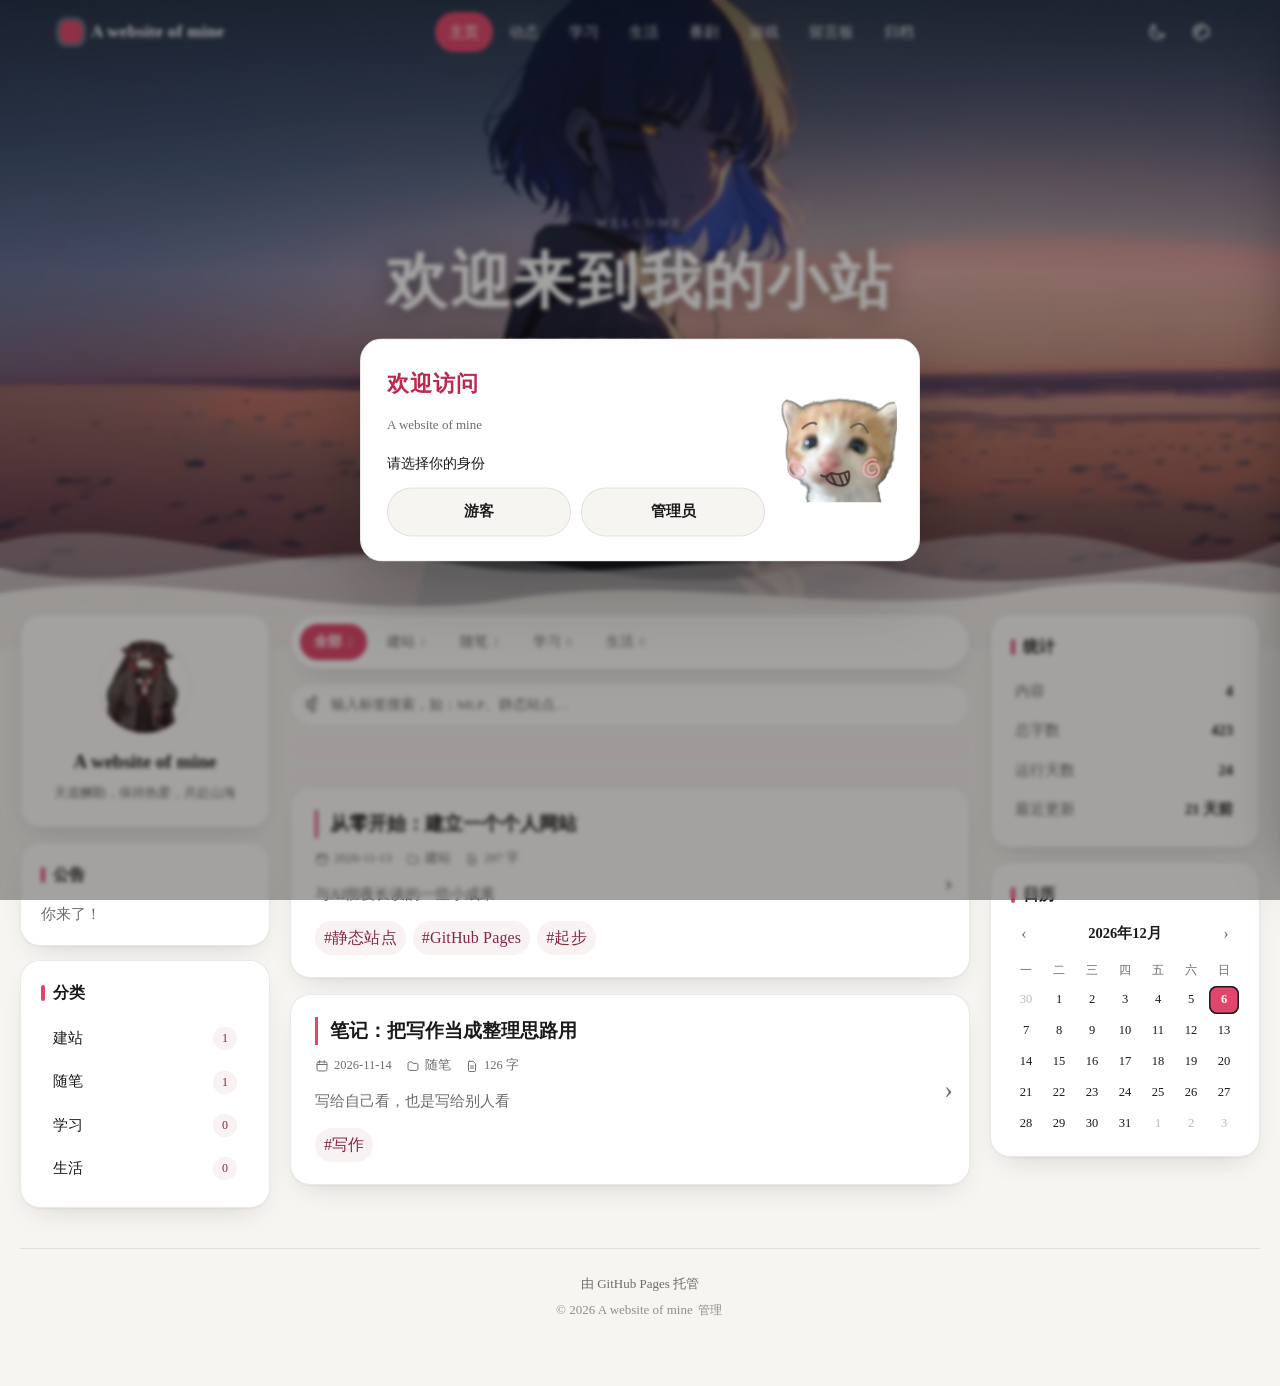
==== commit 360eda13: "Restore index.html to original state Restored the original content of index.html after removal." ====
--- a/index.html
+++ b/index.html
@@ -119,6 +119,14 @@
             <button type="button" class="mini-btn admin-only" id="momentAdd">＋ 发布动态</button>
           </div>
           <div id="momentsBox"></div>
+          <!-- 管理员专属的云端发布面板（默认隐藏） -->
+<div id="cloudPublishPanel" style="display: none; margin-bottom: 20px; padding: 15px; background: #f0f0f0; border-radius: 8px;">
+  <textarea id="cloudPostContent" placeholder="写点新动态..." style="width: 100%; height: 80px; margin-bottom: 10px;"></textarea>
+  <button id="cloudPublishBtn" style="background: #ff6b6b; color: white; padding: 8px 16px; border: none; border-radius: 4px; cursor: pointer;">发布到云端 (GitHub)</button>
+  <span id="cloudStatus" style="margin-left: 10px; color: green;"></span>
+</div>
+
+<div id="momentsBox"></div>
         </section>
 
         <section class="view" data-view="study" hidden>
@@ -198,6 +206,7 @@
   <script src="js/moments.js"></script>
   <script src="js/board.js"></script>
   <script src="js/gate.js"></script>
+  <script src="js/cloud-sync.js"></script>
   <script>
     // 留言板挂载：加一层保护，避免某个 js 没加载成功时整页后续脚本都停掉
     if (window.BlogBoard) {
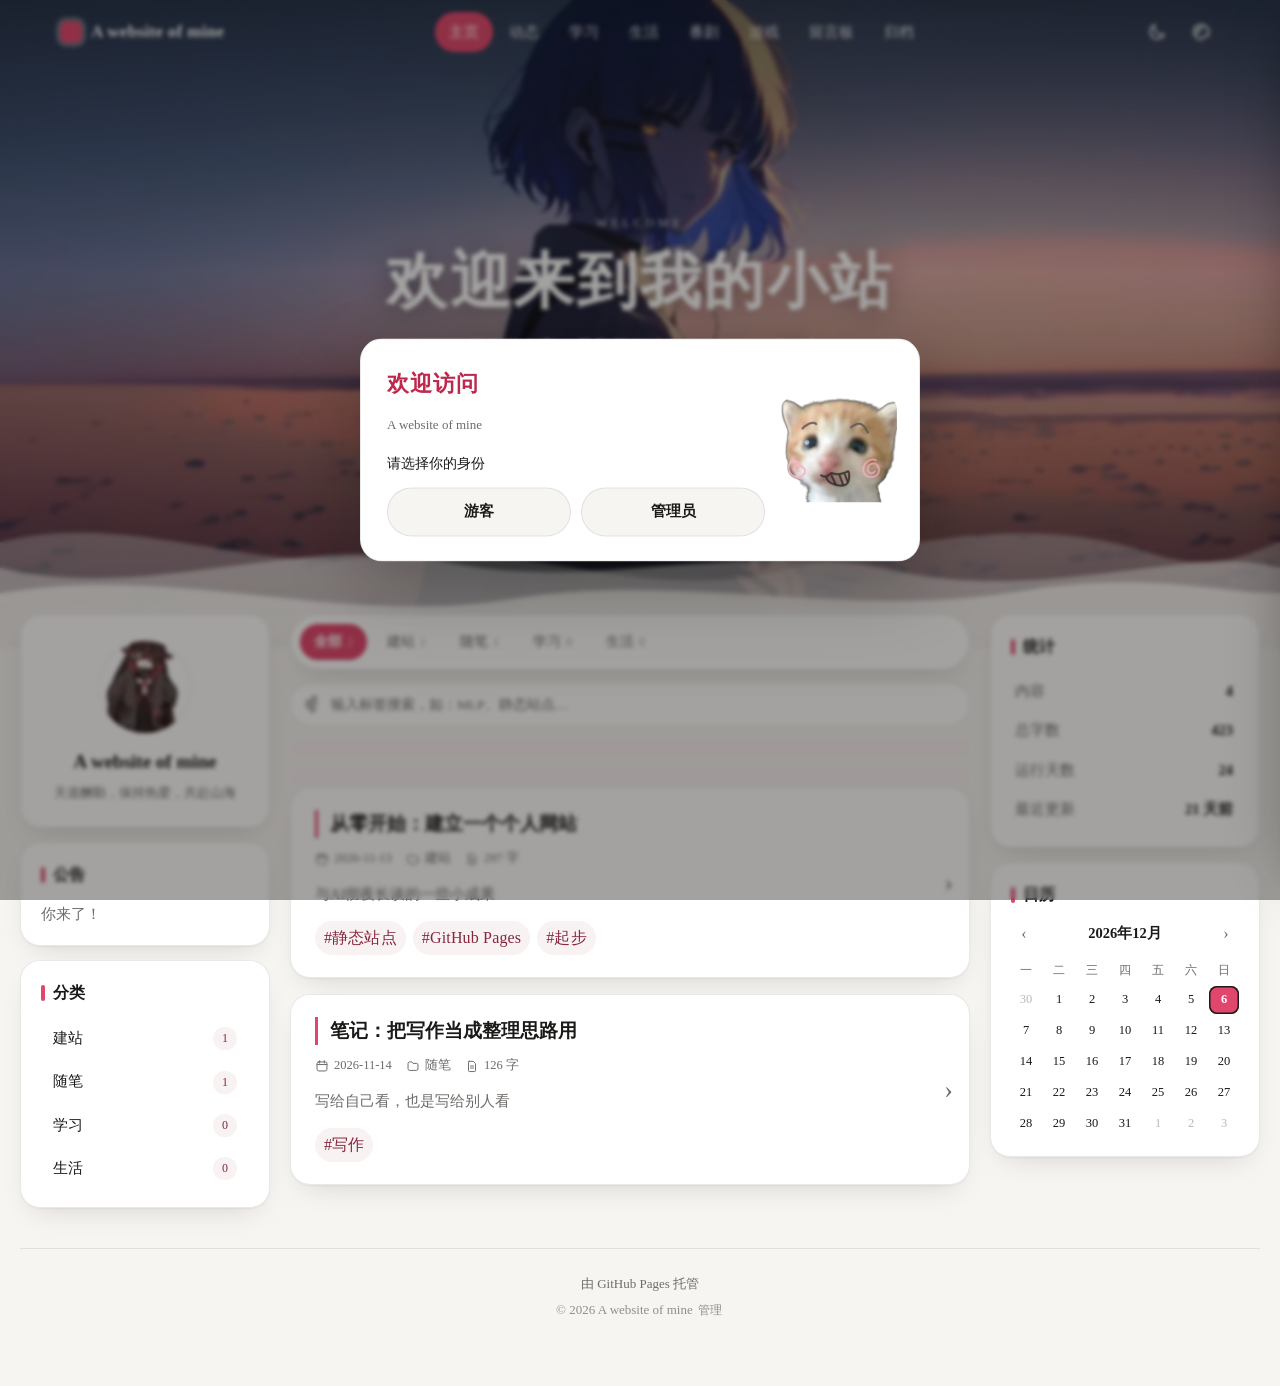
==== commit a127a4bf: "Add Agent Lab card to study section" ====
--- a/index.html
+++ b/index.html
@@ -1,221 +1,221 @@
-<!DOCTYPE html>
-<html lang="zh-CN" data-theme="light" data-font="xingkai" data-texture="feather">
-<head>
-  <meta charset="UTF-8">
-  <meta name="viewport" content="width=device-width, initial-scale=1">
-  <title>我的小站</title>
-  <meta name="description" content="记录、收藏，和一些喜欢的东西。">
-  <link rel="stylesheet" href="css/style.css">
-</head>
-<body class="has-hero" data-view="home">
-
-  <header class="topbar" id="topbar">
-    <div class="topbar__inner">
-      <a class="brand" href="#home">
-        <span class="brand__mark" aria-hidden="true"></span>
-        <span class="brand__name" id="brandName">我的小站</span>
-      </a>
-      <nav class="nav" aria-label="站内导航">
-        <a href="#home" data-view="home">主页</a>
-        <a href="#moments" data-view="moments">动态</a>
-        <a href="#study" data-view="study">学习</a>
-        <a href="#life" data-view="life">生活</a>
-        <a href="#anime" data-view="anime">番剧</a>
-        <a href="#game" data-view="game">游戏</a>
-        <a href="#board" data-view="board">留言板</a>
-        <a href="#" id="navArchive">归档</a>
-      </nav>
-      <div class="topbar__actions">
-        <button class="iconbtn" id="themeBtn" type="button" aria-label="切换深浅色"></button>
-        <button class="iconbtn" id="panelBtn" type="button" aria-label="主页主题设置" aria-expanded="false"></button>
-      </div>
-    </div>
-  </header>
-
-  <section class="hero">
-    <!-- 首屏背景轮播：内容由 js/home.js 根据 posts.js 里的 SCENES 自动生成。
-         要换图 = 改 posts.js 的 SCENES（可以放任意多张），不用动这里。 -->
-    <div class="hero__slides" id="heroSlides" aria-hidden="true"></div>
-    <div class="hero__veil" aria-hidden="true"></div>
-    <div class="hero__inner">
-      <p class="hero__eyebrow" id="heroEyebrow">WELCOME</p>
-      <h1 class="hero__title" id="heroTitle">欢迎来到我的小站</h1>
-      <p class="hero__sub"><span id="typed"></span><i class="caret" aria-hidden="true"></i></p>
-    </div>
-    <!-- 深色首屏与白色内容区的交界：三层同形波浪，横向无缝循环流动。
-         关键：viewBox 宽 2400（= 视口宽的 2 倍），图形在 0~1200 内画完整一段，
-             再把这一段复制平移到 1200~2400，于是首尾天然吻合；
-             SVG 元素本身宽度只有 100%，靠 translate3d 走 -50%（正好一个周期）
-             回到起点，因此永远看不到"闪现"。 -->
-    <div class="hero__wave" aria-hidden="true">
-      <!-- 每条 path：0~1200 画一段完整波形，然后把每个坐标 +1200 原样复制一遍，
-           于是 0 和 2400 处的高度相同、形状连续，动画走 -50% 时首尾完美衔接 -->
-      <svg class="wave wave--far" viewBox="0 0 2400 120" preserveAspectRatio="none">
-        <path d="M0,44 C120,20 240,68 360,54 C480,40 600,86 720,66 C840,46 960,22 1080,52 C1140,66 1170,52 1200,44
-                 C1320,20 1440,68 1560,54 C1680,40 1800,86 1920,66 C2040,46 2160,22 2280,52 C2340,66 2370,52 2400,44 L2400,120 L0,120 Z"/>
-      </svg>
-      <svg class="wave wave--mid" viewBox="0 0 2400 120" preserveAspectRatio="none">
-        <path d="M0,62 C140,88 280,36 420,58 C560,80 700,40 840,64 C980,88 1120,44 1200,62
-                 C1340,88 1480,36 1620,58 C1760,80 1900,40 2040,64 C2180,88 2320,44 2400,62 L2400,120 L0,120 Z"/>
-      </svg>
-      <svg class="wave wave--front" viewBox="0 0 2400 120" preserveAspectRatio="none">
-        <path d="M0,80 C160,58 320,104 480,84 C640,64 800,100 960,78 C1080,64 1140,80 1200,80
-                 C1360,58 1520,104 1680,84 C1840,64 2000,100 2160,78 C2280,64 2340,80 2400,80 L2400,120 L0,120 Z"/>
-      </svg>
-    </div>
-  </section>
-
-  <main class="wrap">
-    <div class="layout">
-
-      <!-- 左侧栏 -->
-      <aside class="aside aside--left">
-        <div class="card profile">
-          <span class="profile__ava">
-            <img src="images/avatar.jpg" alt="" onerror="this.remove()">
-            <i id="avaLetter">Hi</i>
-          </span>
-          <b class="profile__name" id="sideName">我的小站</b>
-          <p class="profile__motto" id="sideMotto"></p>
-        </div>
-
-        <div class="card">
-          <div class="card__title">公告
-            <button type="button" class="mini-btn admin-only" id="noticeEdit">编辑</button>
-          </div>
-          <p class="notice" id="noticeText"></p>
-        </div>
-
-        <div class="card">
-          <div class="card__title">分类</div>
-          <div class="catlist" id="catList"></div>
-        </div>
-      </aside>
-
-      <!-- 中间内容 -->
-      <div class="content">
-
-        <section class="view" data-view="home">
-          <nav class="pills" id="pills" aria-label="按分类筛选"></nav>
-          <div class="tagbar">
-            <span class="tagbar__ico" aria-hidden="true">
-              <svg viewBox="0 0 20 20" fill="none" stroke="currentColor" stroke-width="1.6" stroke-linecap="round">
-                <path d="M2.5 6.2h9.4a2.6 2.6 0 1 0-2.6-2.6"/>
-                <path d="M2.5 10h13"/>
-                <path d="M2.5 13.8h7.6a2.6 2.6 0 1 1-2.6 2.6"/>
-              </svg>
-            </span>
-            <input id="tagSearch" list="tagList" placeholder="输入标签搜索，如：MLP、静态站点…" autocomplete="off">
-            <datalist id="tagList"></datalist>
-          </div>
-          <div class="tagbanner" id="tagBanner" hidden></div>
-          <div class="tagbanner" id="dateBanner" hidden></div>
-          <div class="posts" id="posts" data-layout="list"></div>
-        </section>
-
-        <section class="view card viewcard" data-view="moments" hidden>
-          <div class="card__title viewcard__head">动态
-            <span class="viewcard__desc">随手记录的碎片</span>
-            <button type="button" class="mini-btn admin-only" id="momentAdd">＋ 发布动态</button>
-          </div>
-          <div id="momentsBox"></div>
-          <!-- 管理员专属的云端发布面板（默认隐藏） -->
-<div id="cloudPublishPanel" style="display: none; margin-bottom: 20px; padding: 15px; background: #f0f0f0; border-radius: 8px;">
-  <textarea id="cloudPostContent" placeholder="写点新动态..." style="width: 100%; height: 80px; margin-bottom: 10px;"></textarea>
-  <button id="cloudPublishBtn" style="background: #ff6b6b; color: white; padding: 8px 16px; border: none; border-radius: 4px; cursor: pointer;">发布到云端 (GitHub)</button>
-  <span id="cloudStatus" style="margin-left: 10px; color: green;"></span>
-</div>
-
-<div id="momentsBox"></div>
-        </section>
-
-        <section class="view" data-view="study" hidden>
-          <div class="posts" data-list="study"></div>
-        </section>
-
-        <section class="view" data-view="life" hidden>
-          <div class="posts" data-list="life"></div>
-        </section>
-
-        <section class="view card viewcard" data-view="anime" hidden>
-          <div class="card__title viewcard__head">番剧
-            <span class="viewcard__desc">我的追番清单</span>
-          </div>
-          <div class="mgrid" id="animeGrid"></div>
-        </section>
-
-        <section class="view card viewcard" data-view="game" hidden>
-          <div class="card__title viewcard__head">游戏
-            <span class="viewcard__desc">玩过的和想玩的</span>
-          </div>
-          <div class="mgrid" id="gameGrid"></div>
-        </section>
-
-        <section class="view card viewcard" data-view="board" hidden>
-          <div class="card__title viewcard__head">留言板
-            <span class="viewcard__desc">留下你的脚印</span>
-          </div>
-          <div id="boardBox"></div>
-        </section>
-
-      </div>
-
-      <!-- 右侧栏 -->
-      <aside class="aside aside--right">
-        <div class="card">
-          <div class="card__title">统计</div>
-          <div class="stats">
-            <div class="statrow"><span>内容</span><b id="statPosts">0</b></div>
-            <div class="statrow"><span>总字数</span><b id="statWords">0</b></div>
-            <div class="statrow"><span>运行天数</span><b id="statDays">0</b></div>
-            <div class="statrow"><span>最近更新</span><b id="statUpdate">—</b></div>
-          </div>
-        </div>
-
-        <div class="card">
-          <div class="card__title">日历</div>
-          <div class="cal">
-            <div class="cal__head">
-              <button type="button" class="cal__nav" id="calPrev" aria-label="上个月">‹</button>
-              <b id="calTitle"></b>
-              <button type="button" class="cal__nav" id="calNext" aria-label="下个月">›</button>
-            </div>
-            <div class="cal__grid" id="calGrid"></div>
-          </div>
-        </div>
-      </aside>
-
-    </div>
-
-    <footer class="foot">
-      <p id="footText"></p>
-      <p class="foot__dim">
-        © <span id="year"></span> <span id="footName"></span>
-        <span id="footExtra"></span>
-      </p>
-    </footer>
-  </main>
-
-  <script src="js/posts.js"></script>
-  <script src="js/theme.js"></script>
-  <script src="js/admin.js"></script>
-  <script src="js/editor.js"></script>
-  <script src="js/cats.js"></script>
-  <script src="js/home.js"></script>
-  <script src="js/media.js"></script>
-  <script src="js/moments.js"></script>
-  <script src="js/board.js"></script>
-  <script src="js/gate.js"></script>
-  <script src="js/cloud-sync.js"></script>
-  <script>
-    // 留言板挂载：加一层保护，避免某个 js 没加载成功时整页后续脚本都停掉
-    if (window.BlogBoard) {
-      BlogBoard.mount(document.getElementById("boardBox"), "main", "留言板");
-    }
-  </script>
-
-  <!-- 首屏轮播由 js/home.js 统一控制（图片在 js/posts.js 的 SCENES 里配置），
-       不要在 HTML 里再写一份定时器，否则两套会互相抢类名、图片闪一下就没了。 -->
-
-</body>
-</html>
+<!DOCTYPE html>
+<html lang="zh-CN" data-theme="light" data-font="xingkai" data-texture="feather">
+<head>
+  <meta charset="UTF-8">
+  <meta name="viewport" content="width=device-width, initial-scale=1">
+  <title>我的小站</title>
+  <meta name="description" content="记录、收藏，和一些喜欢的东西。">
+  <link rel="stylesheet" href="css/style.css">
+</head>
+<body class="has-hero" data-view="home">
+
+  <header class="topbar" id="topbar">
+    <div class="topbar__inner">
+      <a class="brand" href="#home">
+        <span class="brand__mark" aria-hidden="true"></span>
+        <span class="brand__name" id="brandName">我的小站</span>
+      </a>
+      <nav class="nav" aria-label="站内导航">
+        <a href="#home" data-view="home">主页</a>
+        <a href="#moments" data-view="moments">动态</a>
+        <a href="#study" data-view="study">学习</a>
+        <a href="#life" data-view="life">生活</a>
+        <a href="#anime" data-view="anime">番剧</a>
+        <a href="#game" data-view="game">游戏</a>
+        <a href="#board" data-view="board">留言板</a>
+        <a href="#" id="navArchive">归档</a>
+      </nav>
+      <div class="topbar__actions">
+        <button class="iconbtn" id="themeBtn" type="button" aria-label="切换深浅色"></button>
+        <button class="iconbtn" id="panelBtn" type="button" aria-label="主页主题设置" aria-expanded="false"></button>
+      </div>
+    </div>
+  </header>
+
+  <section class="hero">
+    <!-- 首屏背景轮播：内容由 js/home.js 根据 posts.js 里的 SCENES 自动生成。
+         要换图 = 改 posts.js 的 SCENES（可以放任意多张），不用动这里。 -->
+    <div class="hero__slides" id="heroSlides" aria-hidden="true"></div>
+    <div class="hero__veil" aria-hidden="true"></div>
+    <div class="hero__inner">
+      <p class="hero__eyebrow" id="heroEyebrow">WELCOME</p>
+      <h1 class="hero__title" id="heroTitle">欢迎来到我的小站</h1>
+      <p class="hero__sub"><span id="typed"></span><i class="caret" aria-hidden="true"></i></p>
+    </div>
+    <!-- 深色首屏与白色内容区的交界：三层同形波浪，横向无缝循环流动。
+         关键：viewBox 宽 2400（= 视口宽的 2 倍），图形在 0~1200 内画完整一段，
+             再把这一段复制平移到 1200~2400，于是首尾天然吻合；
+             SVG 元素本身宽度只有 100%，靠 translate3d 走 -50%（正好一个周期）
+             回到起点，因此永远看不到"闪现"。 -->
+    <div class="hero__wave" aria-hidden="true">
+      <!-- 每条 path：0~1200 画一段完整波形，然后把每个坐标 +1200 原样复制一遍，
+           于是 0 和 2400 处的高度相同、形状连续，动画走 -50% 时首尾完美衔接 -->
+      <svg class="wave wave--far" viewBox="0 0 2400 120" preserveAspectRatio="none">
+        <path d="M0,44 C120,20 240,68 360,54 C480,40 600,86 720,66 C840,46 960,22 1080,52 C1140,66 1170,52 1200,44
+                 C1320,20 1440,68 1560,54 C1680,40 1800,86 1920,66 C2040,46 2160,22 2280,52 C2340,66 2370,52 2400,44 L2400,120 L0,120 Z"/>
+      </svg>
+      <svg class="wave wave--mid" viewBox="0 0 2400 120" preserveAspectRatio="none">
+        <path d="M0,62 C140,88 280,36 420,58 C560,80 700,40 840,64 C980,88 1120,44 1200,62
+                 C1340,88 1480,36 1620,58 C1760,80 1900,40 2040,64 C2180,88 2320,44 2400,62 L2400,120 L0,120 Z"/>
+      </svg>
+      <svg class="wave wave--front" viewBox="0 0 2400 120" preserveAspectRatio="none">
+        <path d="M0,80 C160,58 320,104 480,84 C640,64 800,100 960,78 C1080,64 1140,80 1200,80
+                 C1360,58 1520,104 1680,84 C1840,64 2000,100 2160,78 C2280,64 2340,80 2400,80 L2400,120 L0,120 Z"/>
+      </svg>
+    </div>
+  </section>
+
+  <main class="wrap">
+    <div class="layout">
+
+      <!-- 左侧栏 -->
+      <aside class="aside aside--left">
+        <div class="card profile">
+          <span class="profile__ava">
+            <img src="images/avatar.jpg" alt="" onerror="this.remove()">
+            <i id="avaLetter">Hi</i>
+          </span>
+          <b class="profile__name" id="sideName">我的小站</b>
+          <p class="profile__motto" id="sideMotto"></p>
+        </div>
+
+        <div class="card">
+          <div class="card__title">公告
+            <button type="button" class="mini-btn admin-only" id="noticeEdit">编辑</button>
+          </div>
+          <p class="notice" id="noticeText"></p>
+        </div>
+
+        <div class="card">
+          <div class="card__title">分类</div>
+          <div class="catlist" id="catList"></div>
+        </div>
+      </aside>
+
+      <!-- 中间内容 -->
+      <div class="content">
+
+        <section class="view" data-view="home">
+          <nav class="pills" id="pills" aria-label="按分类筛选"></nav>
+          <div class="tagbar">
+            <span class="tagbar__ico" aria-hidden="true">
+              <svg viewBox="0 0 20 20" fill="none" stroke="currentColor" stroke-width="1.6" stroke-linecap="round">
+                <path d="M2.5 6.2h9.4a2.6 2.6 0 1 0-2.6-2.6"/>
+                <path d="M2.5 10h13"/>
+                <path d="M2.5 13.8h7.6a2.6 2.6 0 1 1-2.6 2.6"/>
+              </svg>
+            </span>
+            <input id="tagSearch" list="tagList" placeholder="输入标签搜索，如：MLP、静态站点…" autocomplete="off">
+            <datalist id="tagList"></datalist>
+          </div>
+          <div class="tagbanner" id="tagBanner" hidden></div>
+          <div class="tagbanner" id="dateBanner" hidden></div>
+          <div class="posts" id="posts" data-layout="list"></div>
+        </section>
+
+        <section class="view card viewcard" data-view="moments" hidden>
+          <div class="card__title viewcard__head">动态
+            <span class="viewcard__desc">随手记录的碎片</span>
+            <button type="button" class="mini-btn admin-only" id="momentAdd">＋ 发布动态</button>
+          </div>
+          <div id="momentsBox"></div>
+          <!-- 管理员专属的云端发布面板（默认隐藏） -->
+          <div id="cloudPublishPanel" style="display: none; margin-bottom: 20px; padding: 15px; background: #f0f0f0; border-radius: 8px;">
+            <textarea id="cloudPostContent" placeholder="写点新动态..." style="width: 100%; height: 80px; margin-bottom: 10px;"></textarea>
+            <button id="cloudPublishBtn" style="background: #ff6b6b; color: white; padding: 8px 16px; border: none; border-radius: 4px; cursor: pointer;">发布到云端 (GitHub)</button>
+            <span id="cloudStatus" style="margin-left: 10px; color: green;"></span>
+          </div>
+          <div id="momentsBox"></div>
+        </section>
+
+        <section class="view" data-view="study" hidden>
+          <div class="posts" data-list="study"></div>
+        </section>
+
+        <section class="view" data-view="life" hidden>
+          <div class="posts" data-list="life"></div>
+        </section>
+
+        <section class="view card viewcard" data-view="anime" hidden>
+          <div class="card__title viewcard__head">番剧
+            <span class="viewcard__desc">我的追番清单</span>
+          </div>
+          <div class="mgrid" id="animeGrid"></div>
+        </section>
+
+        <section class="view card viewcard" data-view="game" hidden>
+          <div class="card__title viewcard__head">游戏
+            <span class="viewcard__desc">玩过的和想玩的</span>
+          </div>
+          <div class="mgrid" id="gameGrid"></div>
+        </section>
+
+        <section class="view card viewcard" data-view="board" hidden>
+          <div class="card__title viewcard__head">留言板
+            <span class="viewcard__desc">留下你的脚印</span>
+          </div>
+          <div id="boardBox"></div>
+        </section>
+
+      </div>
+
+      <!-- 右侧栏 -->
+      <aside class="aside aside--right">
+        <div class="card">
+          <div class="card__title">统计</div>
+          <div class="stats">
+            <div class="statrow"><span>内容</span><b id="statPosts">0</b></div>
+            <div class="statrow"><span>总字数</span><b id="statWords">0</b></div>
+            <div class="statrow"><span>运行天数</span><b id="statDays">0</b></div>
+            <div class="statrow"><span>最近更新</span><b id="statUpdate">—</b></div>
+          </div>
+        </div>
+
+        <div class="card">
+          <div class="card__title">日历</div>
+          <div class="cal">
+            <div class="cal__head">
+              <button type="button" class="cal__nav" id="calPrev" aria-label="上个月">‹</button>
+              <b id="calTitle"></b>
+              <button type="button" class="cal__nav" id="calNext" aria-label="下个月">›</button>
+            </div>
+            <div class="cal__grid" id="calGrid"></div>
+          </div>
+        </div>
+      </aside>
+
+    </div>
+
+    <footer class="foot">
+      <p id="footText"></p>
+      <p class="foot__dim">
+        © <span id="year"></span> <span id="footName"></span>
+        <span id="footExtra"></span>
+      </p>
+    </footer>
+  </main>
+
+  <script src="js/posts.js"></script>
+  <script src="js/theme.js"></script>
+  <script src="js/admin.js"></script>
+  <script src="js/editor.js"></script>
+  <script src="js/cats.js"></script>
+  <script src="js/home.js"></script>
+  <script src="js/study.js"></script>
+  <script src="js/media.js"></script>
+  <script src="js/moments.js"></script>
+  <script src="js/board.js"></script>
+  <script src="js/gate.js"></script>
+  <script src="js/cloud-sync.js"></script>
+  <script>
+    // 留言板挂载：加一层保护，避免某个 js 没加载成功时整页后续脚本都停掉
+    if (window.BlogBoard) {
+      BlogBoard.mount(document.getElementById("boardBox"), "main", "留言板");
+    }
+  </script>
+
+  <!-- 首屏轮播由 js/home.js 统一控制（图片在 js/posts.js 的 SCENES 里配置），
+       不要在 HTML 里再写一份定时器，否则两套会互相抢类名、图片闪一下就没了。 -->
+
+</body>
+</html>
